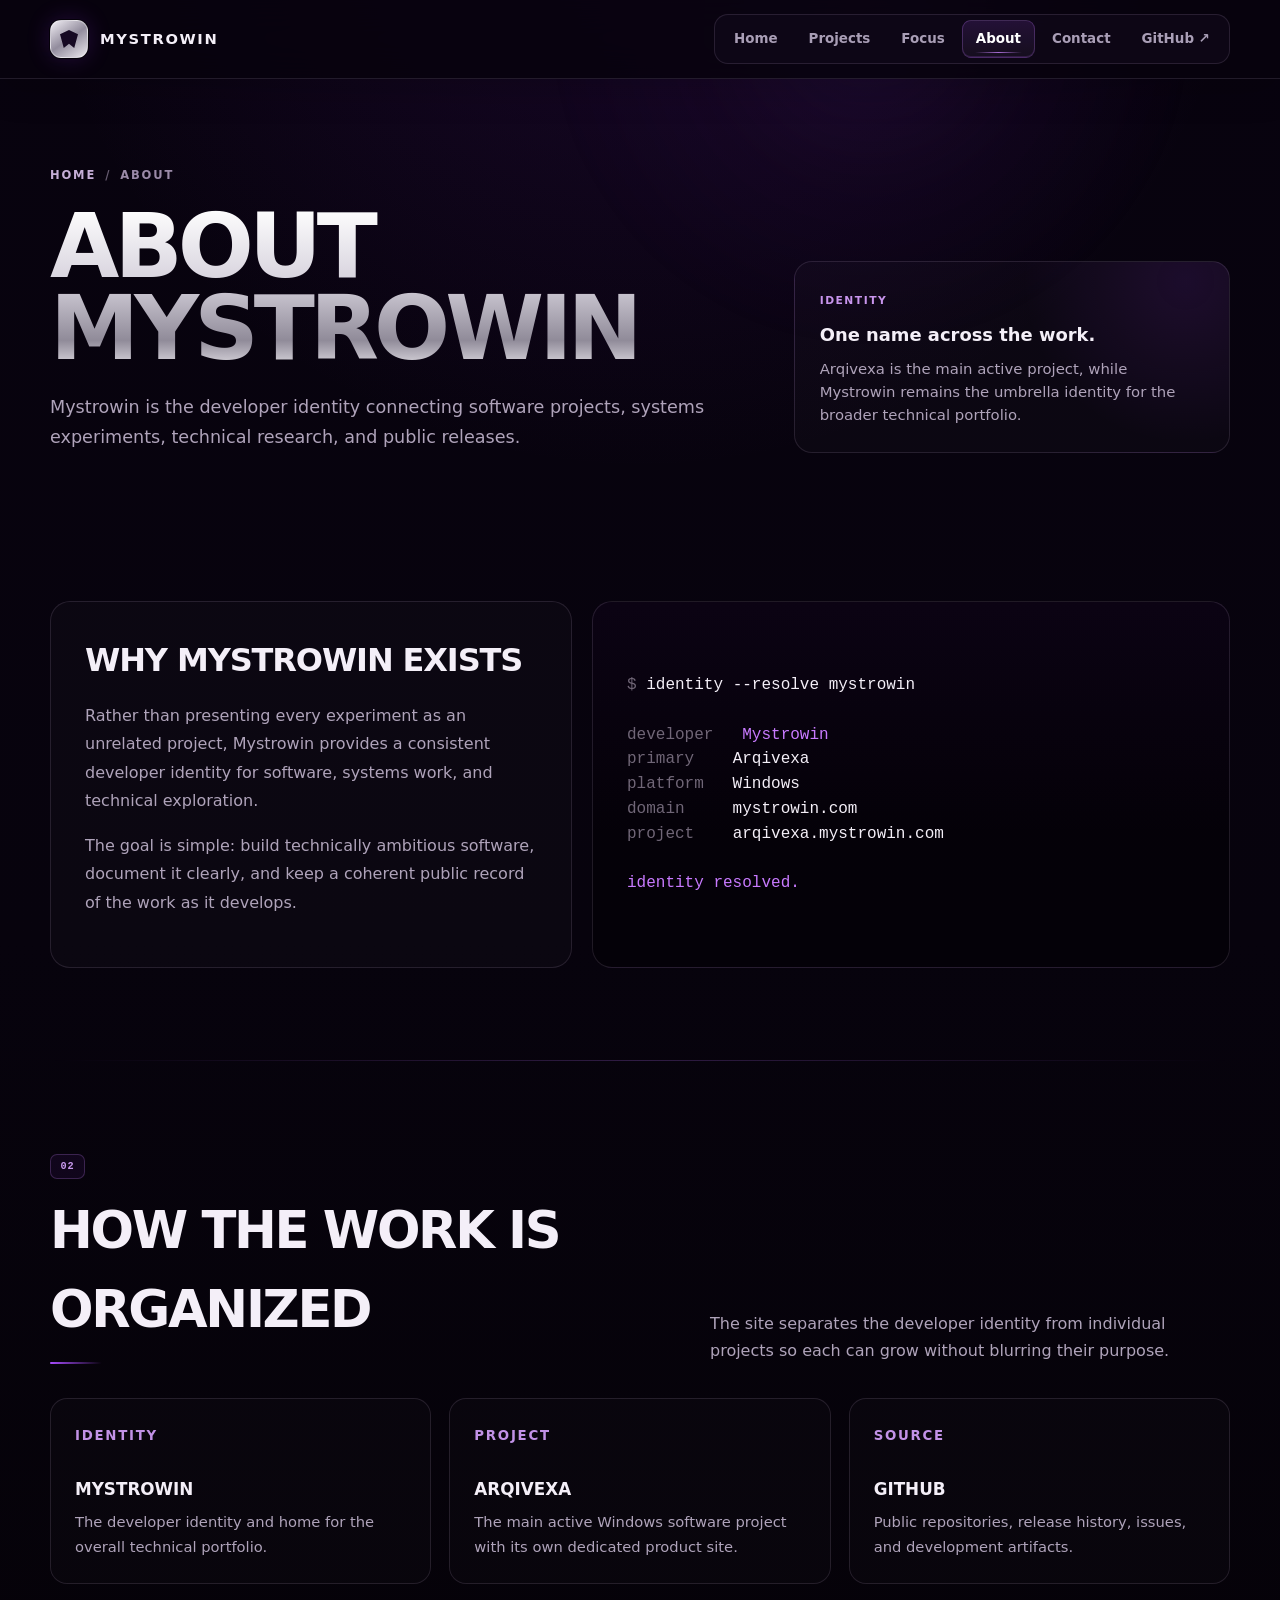
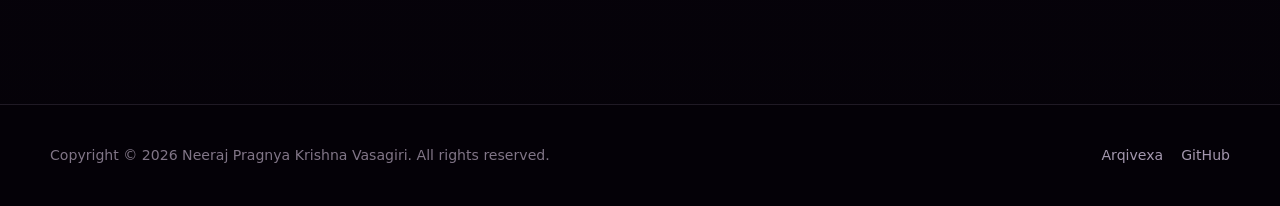
==== about.html @ 8ccfab9b "Add Cloudflare Web Analytics to about page" ====
<!doctype html>
<html lang="en">
<head>
  <meta charset="utf-8">
  <meta name="viewport" content="width=device-width, initial-scale=1">
  <meta name="theme-color" content="#090313">
  <title>About Mystrowin</title>
  <meta name="description" content="About Mystrowin, the developer identity behind Arqivexa and other software and systems projects.">
  <meta name="author" content="Mystrowin">
  <meta name="robots" content="index, follow, max-image-preview:large, max-snippet:-1">
  <link rel="canonical" href="https://mystrowin.com/about.html">
  <link rel="icon" href="mystrowin-logo.svg" type="image/svg+xml">
  <link rel="stylesheet" href="styles.css">
  <meta property="og:type" content="website">
  <meta property="og:site_name" content="Mystrowin">
  <meta property="og:title" content="About Mystrowin">
  <meta property="og:description" content="About Mystrowin, the developer identity behind Arqivexa and other software and systems projects.">
  <meta property="og:url" content="https://mystrowin.com/about.html">
  <meta property="og:image" content="https://mystrowin.com/mystrowin-logo.svg">
  <meta name="twitter:card" content="summary_large_image">
</head>
<body>
<header class="site-header">
  <div class="shell header-inner">
    <a class="brand" href="index.html" aria-label="Mystrowin home">
      <span class="brand-mark" aria-hidden="true"></span><span>Mystrowin</span>
    </a>
    <nav class="nav-shell" aria-label="Primary navigation">
      <ul><li><a href="index.html">Home</a></li><li><a href="projects.html">Projects</a></li><li><a href="focus.html">Focus</a></li><li><a href="about.html" aria-current="page">About</a></li><li><a href="contact.html">Contact</a></li><li><a rel="me" href="https://github.com/Mystrowin?utm_source=mystrowin.com&utm_medium=referral&utm_campaign=mystrowin_portfolio&utm_content=footer_github" referrerpolicy="strict-origin-when-cross-origin">GitHub ↗</a></li></ul>
    </nav>
  </div>
</header>

<main>
  <div class="page-hero">
    <div class="shell">
      <div class="crumb"><a href="index.html">Home</a><span>/</span>About</div>
      <div class="page-hero-grid">
        <div>
          <h1 class="page-title">About Mystrowin</h1>
          <p class="page-intro">Mystrowin is the developer identity connecting software projects, systems experiments, technical research, and public releases.</p>
        </div>
        <aside class="hero-aside">
          <span class="hero-aside-label">Identity</span>
          <strong>One name across the work.</strong>
          <p>Arqivexa is the main active project, while Mystrowin remains the umbrella identity for the broader technical portfolio.</p>
        </aside>
      </div>
    </div>
  </div>

  <section class="section">
    <div class="shell about-story">
      <article class="story-card">
        <h2>Why Mystrowin exists</h2>
        <p>
          Rather than presenting every experiment as an unrelated project, Mystrowin provides
          a consistent developer identity for software, systems work, and technical exploration.
        </p>
        <p>
          The goal is simple: build technically ambitious software, document it clearly,
          and keep a coherent public record of the work as it develops.
        </p>
      </article>

      <aside class="identity-card" aria-label="Mystrowin identity graph">
        <div><span class="dim">$</span> identity --resolve mystrowin</div><br>
        <div><span class="dim">developer</span>&nbsp;&nbsp; <span class="glow">Mystrowin</span></div>
        <div><span class="dim">primary</span>&nbsp;&nbsp;&nbsp; Arqivexa</div>
        <div><span class="dim">platform</span>&nbsp;&nbsp; Windows</div>
        <div><span class="dim">domain</span>&nbsp;&nbsp;&nbsp;&nbsp; mystrowin.com</div>
        <div><span class="dim">project</span>&nbsp;&nbsp;&nbsp; arqivexa.mystrowin.com</div><br>
        <div><span class="glow">identity resolved.</span></div>
      </aside>
    </div>
  </section>

  <section class="section">
    <div class="shell">
      <div class="section-heading">
        <div><span class="index-badge">02</span><h2>How the work is organized</h2></div>
        <p>The site separates the developer identity from individual projects so each can grow without blurring their purpose.</p>
      </div>
      <div class="timeline">
        <article class="timeline-item">
          <small>Identity</small>
          <h3>Mystrowin</h3>
          <p>The developer identity and home for the overall technical portfolio.</p>
        </article>
        <article class="timeline-item">
          <small>Project</small>
          <h3>Arqivexa</h3>
          <p>The main active Windows software project with its own dedicated product site.</p>
        </article>
        <article class="timeline-item">
          <small>Source</small>
          <h3>GitHub</h3>
          <p>Public repositories, release history, issues, and development artifacts.</p>
        </article>
      </div>
    </div>
  </section>
</main>

<footer>
  <div class="shell footer-inner">
    <span>Copyright © 2026 Neeraj Pragnya Krishna Vasagiri. All rights reserved.</span>
    <div class="footer-links">
      <a href="https://arqivexa.mystrowin.com/?utm_source=mystrowin.com&utm_medium=referral&utm_campaign=mystrowin_portfolio&utm_content=about_arqivexa_1" referrerpolicy="strict-origin-when-cross-origin">Arqivexa</a>
      <a rel="me" href="https://github.com/Mystrowin?utm_source=mystrowin.com&utm_medium=referral&utm_campaign=mystrowin_portfolio&utm_content=footer_github_2" referrerpolicy="strict-origin-when-cross-origin">GitHub</a>
    </div>
  </div>
</footer>
  <script src="animations.js" defer></script>
  <!-- Cloudflare Web Analytics --><script type='module' src='https://static.cloudflareinsights.com/beacon.min.js' data-cf-beacon='{"token": "8643089957db4d7aa582ad702f486113"}'></script><!-- End Cloudflare Web Analytics -->
</body>
</html>
---- styles.css ----
:root{--bg:#07030d;--bg2:#0c0515;--panel:#100719;--panel2:#14091f;--text:#f4eff8;--muted:#afa3ba;--muted2:#82758e;--line:rgba(224,207,241,.12);--line2:rgba(198,132,247,.26);--purple:#a84cff;--purple2:#d19cff;--silver:#e9e6ee;--max:1180px;--radius:20px}*{box-sizing:border-box}html{scroll-behavior:smooth}body{margin:0;min-height:100vh;color:var(--text);background:radial-gradient(circle at 50% -8%,rgba(117,31,183,.16),transparent 30%),linear-gradient(180deg,#08030f 0%,#07030d 52%,#050208 100%);font-family:Inter,ui-sans-serif,system-ui,-apple-system,BlinkMacSystemFont,"Segoe UI",sans-serif;line-height:1.55;-webkit-font-smoothing:antialiased}body::before{content:"";position:fixed;inset:0;z-index:-1;pointer-events:none;opacity:.12;background-image:linear-gradient(rgba(255,255,255,.025) 1px,transparent 1px),linear-gradient(90deg,rgba(255,255,255,.025) 1px,transparent 1px);background-size:34px 34px;mask-image:linear-gradient(to bottom,black,transparent 72%)}a{color:inherit;text-decoration:none}.shell{width:min(calc(100% - 36px),var(--max));margin:auto}.site-header{position:sticky;top:0;z-index:50;background:rgba(7,3,13,.86);backdrop-filter:blur(18px);border-bottom:1px solid var(--line);box-shadow:0 12px 35px rgba(0,0,0,.16)}.header-inner{min-height:78px;display:flex;align-items:center;justify-content:space-between;gap:28px}.brand{display:flex;align-items:center;gap:12px;font-size:.92rem;font-weight:900;letter-spacing:.11em;text-transform:uppercase}.brand-mark{width:38px;height:38px;border-radius:11px;position:relative;background:linear-gradient(145deg,#f2eff5,#928c9d 50%,#ebe8ee);border:1px solid rgba(255,255,255,.4);box-shadow:0 0 0 1px rgba(0,0,0,.7),0 0 24px rgba(160,62,255,.2)}.brand-mark::after{content:"";position:absolute;inset:9px;background:#160923;clip-path:polygon(50% 0,100% 24%,79% 100%,50% 77%,21% 100%,0 24%)}.nav-shell{padding:5px;border:1px solid var(--line);border-radius:14px;background:rgba(16,8,25,.76)}.nav-shell ul{display:flex;gap:3px;list-style:none;margin:0;padding:0}.nav-shell a{min-height:38px;padding:0 13px;border-radius:9px;border:1px solid transparent;display:flex;align-items:center;gap:8px;color:#a99eb6;font-size:.84rem;font-weight:750;transition:.18s ease}.nav-shell a:hover{color:#fff;background:rgba(255,255,255,.05);border-color:rgba(221,201,239,.13)}.nav-shell a[aria-current="page"]{color:#fff;background:linear-gradient(180deg,rgba(175,82,255,.14),rgba(255,255,255,.035));border-color:rgba(191,126,249,.25);box-shadow:inset 0 -1px 0 rgba(185,94,255,.18)}.page-hero{padding:88px 0 56px}.crumb{color:#9b8aa8;font-size:.72rem;font-weight:800;letter-spacing:.16em;text-transform:uppercase;margin-bottom:20px}.crumb a{color:#c5aed7}.crumb span{margin:0 9px;color:#665b70}.page-hero-grid{display:grid;grid-template-columns:minmax(0,1.1fr) minmax(300px,.7fr);gap:58px;align-items:end}.page-title{margin:0;font-size:clamp(3.5rem,7vw,6.2rem);line-height:.92;letter-spacing:-.055em;text-transform:uppercase;background:linear-gradient(180deg,#fff,#d9d5df 44%,#908b99 82%,#e5e2e8);-webkit-background-clip:text;background-clip:text;color:transparent}.page-intro{margin:22px 0 0;max-width:760px;color:var(--muted);font-size:1.1rem;line-height:1.75}.hero-aside{border:1px solid var(--line);border-radius:18px;padding:25px;background:radial-gradient(circle at 90% 10%,rgba(147,52,226,.12),transparent 38%),rgba(255,255,255,.02)}.hero-aside-label{color:#c895ed;font-size:.67rem;font-weight:900;letter-spacing:.14em;text-transform:uppercase}.hero-aside strong{display:block;margin-top:10px;font-size:1.12rem}.hero-aside p{margin:9px 0 0;color:var(--muted);font-size:.93rem}.home-hero{padding:104px 0 86px;display:grid;grid-template-columns:minmax(0,1.18fr) minmax(350px,.82fr);gap:68px;align-items:center}.eyebrow{display:flex;align-items:center;gap:10px;color:#cba4ec;font-size:.72rem;font-weight:900;letter-spacing:.2em;text-transform:uppercase;margin-bottom:24px}.eyebrow::before{content:"";width:34px;height:1px;background:linear-gradient(90deg,var(--purple),transparent)}.home-title{margin:0;white-space:nowrap;font-size:clamp(4.2rem,6.2vw,6.8rem);line-height:.9;letter-spacing:-.055em;text-transform:uppercase;background:linear-gradient(180deg,#fff,#d8d5de 34%,#8d8998 72%,#e7e4eb);-webkit-background-clip:text;background-clip:text;color:transparent}.home-lead{margin:26px 0 0;max-width:730px;color:var(--muted);font-size:1.15rem;line-height:1.72}.home-lead strong{color:#eeeaf2}.actions{display:flex;gap:12px;flex-wrap:wrap;margin-top:30px}.btn{min-height:48px;padding:0 19px;border-radius:10px;display:inline-flex;align-items:center;justify-content:center;border:1px solid var(--line);background:rgba(255,255,255,.025);color:#f1ecf5;font-size:.91rem;font-weight:820;transition:.18s ease}.btn:hover{transform:translateY(-2px);border-color:rgba(204,147,246,.32);background:rgba(162,69,234,.07)}.btn.primary{color:#0a0610;background:linear-gradient(180deg,#f5f2f8,#cbc5d2 55%,#aba4b4);border-color:rgba(255,255,255,.52);box-shadow:inset 0 1px 0 #fff,0 9px 24px rgba(0,0,0,.2)}.logo-card{width:min(100%,470px);aspect-ratio:1;border-radius:27px;overflow:hidden;border:1px solid rgba(218,194,239,.2);background:#10051c;box-shadow:0 32px 86px rgba(0,0,0,.44),0 0 52px rgba(118,34,186,.13)}.logo-card img{width:100%;height:100%;display:block;object-fit:cover}.fact-strip{display:grid;grid-template-columns:repeat(4,1fr);border:1px solid var(--line);border-radius:16px;overflow:hidden;background:rgba(255,255,255,.018);margin-bottom:18px}.fact{padding:18px 20px;border-right:1px solid var(--line)}.fact:last-child{border-right:0}.fact small{display:block;color:#85798f;font-size:.64rem;letter-spacing:.18em;text-transform:uppercase;font-weight:800}.fact strong{display:block;margin-top:5px;font-size:.93rem}.section{padding:92px 0;position:relative}.section + .section::before{content:"";position:absolute;top:0;left:50%;transform:translateX(-50%);width:min(calc(100% - 36px),var(--max));height:1px;background:linear-gradient(90deg,transparent,rgba(188,113,255,.23),transparent)}.section-heading{display:flex;justify-content:space-between;gap:40px;align-items:end;margin-bottom:34px}.section-heading h2{margin:0;font-size:clamp(2rem,4vw,3.7rem);letter-spacing:-.045em;text-transform:uppercase}.section-heading p{max-width:520px;color:var(--muted);margin:0;line-height:1.7}.index-badge{display:inline-flex;align-items:center;justify-content:center;min-width:35px;height:25px;margin-bottom:12px;border:1px solid rgba(195,130,247,.24);border-radius:7px;background:rgba(160,65,238,.07);color:#c799ed;font:800 .64rem/1 Consolas,monospace;letter-spacing:.08em}.destination-grid{display:grid;grid-template-columns:1.1fr .9fr .9fr;gap:18px}.destination{min-height:290px;padding:29px;border:1px solid var(--line);border-radius:18px;position:relative;overflow:hidden;background:radial-gradient(circle at 92% 5%,rgba(147,39,234,.12),transparent 38%),linear-gradient(180deg,rgba(255,255,255,.035),rgba(255,255,255,.013)),rgba(17,8,28,.72);transition:.2s ease}.destination:hover{transform:translateY(-3px);border-color:rgba(205,143,250,.25);box-shadow:0 26px 62px rgba(0,0,0,.2)}.destination .label{color:#c99bea;font-size:.67rem;font-weight:900;letter-spacing:.14em;text-transform:uppercase}.destination h3{margin:62px 0 0;font-size:1.75rem;letter-spacing:-.035em;text-transform:uppercase}.destination p{color:var(--muted);line-height:1.68}.destination a{display:inline-flex;margin-top:17px;color:#eee8f5;font-weight:820;font-size:.89rem}.project-spotlight{display:grid;grid-template-columns:minmax(0,1.2fr) minmax(300px,.8fr);gap:20px}.project-main,.project-side{border:1px solid var(--line);border-radius:20px;padding:34px;background:radial-gradient(circle at 92% 8%,rgba(145,46,226,.13),transparent 34%),rgba(255,255,255,.02)}.project-main{min-height:440px}.project-side{min-height:440px;display:flex;flex-direction:column}.project-tag{color:#cc9cef;font-size:.68rem;font-weight:900;letter-spacing:.15em;text-transform:uppercase}.project-main h2{margin:72px 0 0;font-size:clamp(2.5rem,5vw,4.5rem);letter-spacing:-.05em;text-transform:uppercase}.project-main p{max-width:720px;color:var(--muted);font-size:1.03rem;line-height:1.76}.project-meta{display:grid;grid-template-columns:repeat(2,1fr);gap:12px;margin-top:24px}.meta-box{padding:16px;border:1px solid var(--line);border-radius:12px;background:rgba(255,255,255,.018)}.meta-box small{display:block;color:#81758c;text-transform:uppercase;letter-spacing:.12em;font-size:.62rem;font-weight:800}.meta-box strong{display:block;margin-top:5px;font-size:.92rem}.project-side h3{margin:55px 0 0;font-size:1.5rem;text-transform:uppercase}.project-side ul{padding-left:18px;color:var(--muted);line-height:1.8}.project-side .btn{margin-top:auto;align-self:flex-start}.pillar-stack{display:grid;gap:18px}.pillar{display:grid;grid-template-columns:90px minmax(220px,.55fr) minmax(0,1fr);gap:28px;align-items:center;padding:30px;border:1px solid var(--line);border-radius:18px;background:rgba(255,255,255,.018)}.pillar-num{width:58px;height:58px;border-radius:15px;display:grid;place-items:center;border:1px solid rgba(198,132,247,.22);background:rgba(160,65,238,.07);color:#d19cff;font:900 .78rem Consolas,monospace}.pillar h2{margin:0;font-size:1.7rem;letter-spacing:-.03em;text-transform:uppercase}.pillar p{margin:0;color:var(--muted);line-height:1.72}.pillar-details{display:grid;grid-template-columns:repeat(3,1fr);gap:14px;margin-top:20px}.detail{padding:18px;border-top:1px solid var(--line);color:#b5a9bf;font-size:.9rem}.detail strong{display:block;color:#eeeaf2;margin-bottom:6px}.about-story{display:grid;grid-template-columns:minmax(0,.9fr) minmax(0,1.1fr);gap:20px}.story-card,.identity-card{min-height:360px;padding:34px;border:1px solid var(--line);border-radius:20px;background:rgba(255,255,255,.018)}.story-card h2{margin:0;font-size:2rem;text-transform:uppercase;letter-spacing:-.035em}.story-card p{color:var(--muted);line-height:1.78}.identity-card{font-family:"SFMono-Regular",Consolas,monospace;display:flex;flex-direction:column;justify-content:center;background:linear-gradient(180deg,rgba(142,38,221,.05),transparent 65%),rgba(5,2,9,.88)}.identity-card .dim{color:#706677}.identity-card .glow{color:#c87aff}.timeline{display:grid;grid-template-columns:repeat(3,1fr);gap:18px}.timeline-item{padding:24px;border:1px solid var(--line);border-radius:17px;background:rgba(255,255,255,.015)}.timeline-item small{color:#c292e7;font-weight:900;letter-spacing:.13em;text-transform:uppercase}.timeline-item h3{margin:28px 0 8px;font-size:1.05rem;text-transform:uppercase}.timeline-item p{margin:0;color:var(--muted);font-size:.92rem;line-height:1.65}.link-grid{display:grid;grid-template-columns:repeat(2,1fr);gap:18px}.link-card{min-height:260px;padding:30px;border:1px solid var(--line);border-radius:18px;background:linear-gradient(180deg,rgba(255,255,255,.028),rgba(255,255,255,.012)),rgba(14,7,23,.66)}.link-icon{width:42px;height:42px;border-radius:11px;display:grid;place-items:center;border:1px solid rgba(198,136,245,.22);background:rgba(160,65,238,.07);color:#d09af4;font:900 .76rem Consolas,monospace}.link-card h2{margin:48px 0 8px;font-size:1.6rem;text-transform:uppercase}.link-card p{color:var(--muted);line-height:1.7}.link-card a{display:inline-flex;margin-top:14px;font-weight:820;color:#f0e9f6}footer{border-top:1px solid var(--line);margin-top:28px;background:rgba(4,2,7,.35)}.footer-inner{min-height:102px;display:flex;justify-content:space-between;align-items:center;gap:20px;color:#817587;font-size:.88rem}.footer-links{display:flex;gap:18px}.footer-links a{color:#a497ae}.footer-links a:hover{color:#fff}@media(max-width:980px){.home-hero,.page-hero-grid,.project-spotlight,.about-story{grid-template-columns:1fr}.logo-card{margin:auto}.destination-grid{grid-template-columns:1fr 1fr}.destination:first-child{grid-column:1/-1}.pillar{grid-template-columns:70px 1fr}.pillar p{grid-column:2}}@media(max-width:760px){.header-inner{min-height:72px}.brand span:last-child{display:none}.nav-shell{max-width:72vw;overflow-x:auto;scrollbar-width:none}.nav-shell::-webkit-scrollbar{display:none}.nav-shell ul{width:max-content}.home-hero{padding:70px 0 64px}.home-title{white-space:normal;font-size:clamp(3.6rem,18vw,5.5rem)}.fact-strip{grid-template-columns:1fr 1fr}.fact:nth-child(2){border-right:0}.fact:nth-child(-n+2){border-bottom:1px solid var(--line)}.section{padding:72px 0}.section-heading{display:block}.section-heading p{margin-top:16px}.destination-grid,.timeline,.link-grid,.pillar-details{grid-template-columns:1fr}.destination:first-child{grid-column:auto}.pillar{grid-template-columns:1fr;gap:16px}.pillar p{grid-column:auto}.footer-inner{padding:27px 0;align-items:flex-start;flex-direction:column}}@media(prefers-reduced-motion:reduce){html{scroll-behavior:auto}*{transition:none!important}}@view-transition{navigation:auto}.site-header{view-transition-name:site-header}.page-title,.home-title{view-transition-name:page-heading}::view-transition-old(root){animation:page-out 180ms ease both}::view-transition-new(root){animation:page-in 320ms cubic-bezier(.2,.8,.2,1) both}@keyframes page-out{to{opacity:0;transform:translateY(-5px)}}@keyframes page-in{from{opacity:0;transform:translateY(8px)}to{opacity:1;transform:none}}body::after{content:"";position:fixed;z-index:-2;pointer-events:none;width:52vw;height:52vw;min-width:560px;min-height:560px;top:-24vw;left:42%;border-radius:50%;background:radial-gradient(circle,rgba(166,76,255,.085) 0%,rgba(113,34,176,.04) 36%,transparent 69%);filter:blur(12px);animation:ambient-drift 18s ease-in-out infinite alternate}@keyframes ambient-drift{0%{transform:translate3d(-7%,-1%,0) scale(.96)}100%{transform:translate3d(8%,5%,0) scale(1.06)}}.site-header{animation:header-arrive 460ms cubic-bezier(.2,.8,.2,1) both}@keyframes header-arrive{from{opacity:0;transform:translateY(-12px)}to{opacity:1;transform:none}}.nav-shell a{position:relative;overflow:hidden}.nav-shell a::after{content:"";position:absolute;left:12px;right:12px;bottom:4px;height:1px;border-radius:999px;background:linear-gradient(90deg,transparent,#c983ff,transparent);transform:scaleX(0);transform-origin:center;opacity:.8;transition:transform .2s ease}.nav-shell a:hover::after,.nav-shell a[aria-current="page"]::after{transform:scaleX(1)}.nav-shell a:hover{transform:translateY(-1px)}.brand-mark{animation:brand-breathe 5.5s ease-in-out infinite}@keyframes brand-breathe{0%,100%{box-shadow:0 0 0 1px rgba(0,0,0,.7),0 0 20px rgba(160,62,255,.14)}50%{box-shadow:0 0 0 1px rgba(0,0,0,.7),0 0 31px rgba(176,78,255,.29)}}.eyebrow{animation:hero-up 520ms 70ms cubic-bezier(.2,.8,.2,1) both}.home-title,.page-title{animation:hero-up 620ms 120ms cubic-bezier(.2,.8,.2,1) both}.home-lead,.page-intro{animation:hero-up 600ms 190ms cubic-bezier(.2,.8,.2,1) both}.actions,.hero-aside{animation:hero-up 580ms 260ms cubic-bezier(.2,.8,.2,1) both}@keyframes hero-up{from{opacity:0;transform:translateY(18px);filter:blur(3px)}to{opacity:1;transform:none;filter:blur(0)}}.logo-card{animation:logo-arrive 700ms 150ms cubic-bezier(.2,.8,.2,1) both,logo-float 6.5s 900ms ease-in-out infinite;transition:border-color .25s ease,box-shadow .25s ease}.logo-card img{transition:transform .5s cubic-bezier(.2,.8,.2,1),filter .35s ease}.logo-card:hover{border-color:rgba(211,154,255,.34);box-shadow:0 38px 96px rgba(0,0,0,.5),0 0 62px rgba(143,50,220,.2)}.logo-card:hover img{transform:scale(1.018);filter:saturate(1.06) contrast(1.02)}@keyframes logo-arrive{from{opacity:0;transform:translateY(20px) scale(.975)}to{opacity:1;transform:none}}@keyframes logo-float{0%,100%{transform:translateY(0)}50%{transform:translateY(-7px)}}.btn{position:relative;overflow:hidden}.btn::before{content:"";position:absolute;inset:-1px;background:linear-gradient( 110deg,transparent 20%,rgba(255,255,255,.13) 42%,transparent 64% );transform:translateX(-125%);transition:transform .55s cubic-bezier(.2,.8,.2,1);pointer-events:none}.btn:hover::before{transform:translateX(125%)}.btn:active{transform:translateY(0) scale(.985)}.destination,.project-main,.project-side,.pillar,.story-card,.identity-card,.timeline-item,.link-card,.hero-aside,.fact-strip{transition:transform .24s cubic-bezier(.2,.8,.2,1),border-color .24s ease,box-shadow .24s ease,background-color .24s ease}.destination:hover,.project-main:hover,.project-side:hover,.story-card:hover,.timeline-item:hover,.link-card:hover{transform:translateY(-4px);border-color:rgba(205,143,250,.25);box-shadow:0 24px 58px rgba(0,0,0,.22),0 0 34px rgba(144,49,222,.055)}.pillar:hover{transform:translateX(4px);border-color:rgba(205,143,250,.23)}.link-card a,.destination a{position:relative}.link-card a::after,.destination a::after{content:"";position:absolute;left:0;bottom:-4px;width:100%;height:1px;background:#bd74ed;transform:scaleX(0);transform-origin:left;transition:transform .2s ease}.link-card a:hover::after,.destination a:hover::after{transform:scaleX(1)}.fact-strip{animation:fact-arrive 600ms 340ms cubic-bezier(.2,.8,.2,1) both}@keyframes fact-arrive{from{opacity:0;transform:translateY(10px)}to{opacity:1;transform:none}}.motion-ready .motion-reveal{opacity:0;transform:translateY(24px);filter:blur(2px)}.motion-ready .motion-reveal.is-visible{opacity:1;transform:none;filter:none;transition:opacity .58s cubic-bezier(.2,.8,.2,1) var(--reveal-delay,0ms),transform .58s cubic-bezier(.2,.8,.2,1) var(--reveal-delay,0ms),filter .58s ease var(--reveal-delay,0ms)}.section-heading h2{position:relative;width:fit-content}.section-heading h2::after{content:"";display:block;width:52px;height:2px;margin-top:13px;border-radius:999px;background:linear-gradient(90deg,#a84cff,transparent);transform-origin:left}.motion-ready .section-heading.motion-reveal.is-visible h2::after{animation:line-grow .7s .16s cubic-bezier(.2,.8,.2,1) both}@keyframes line-grow{from{transform:scaleX(0);opacity:0}to{transform:scaleX(1);opacity:1}}.pillar-num,.link-icon,.index-badge{transition:box-shadow .32s ease,border-color .32s ease,color .32s ease}.motion-reveal.is-visible .pillar-num,.motion-reveal.is-visible .link-icon{border-color:rgba(211,156,255,.4);color:#ddaaff;box-shadow:0 0 26px rgba(167,71,237,.12)}@media (max-width:760px){.logo-card{animation:logo-arrive 560ms 100ms cubic-bezier(.2,.8,.2,1) both,logo-float-mobile 7s 700ms ease-in-out infinite}@keyframes logo-float-mobile{0%,100%{transform:translateY(0)}50%{transform:translateY(-4px)}}.motion-ready .motion-reveal{transform:translateY(15px)}}@media (prefers-reduced-motion:reduce){html{scroll-behavior:auto}body::after,.site-header,.brand-mark,.eyebrow,.home-title,.page-title,.home-lead,.page-intro,.actions,.hero-aside,.logo-card,.fact-strip{animation:none !important}.motion-ready .motion-reveal,.motion-ready .motion-reveal.is-visible{opacity:1 !important;transform:none !important;filter:none !important;transition:none !important}.destination,.project-main,.project-side,.pillar,.story-card,.identity-card,.timeline-item,.link-card,.btn,.nav-shell a,.brand-mark,.logo-card,.logo-card img{transition:none !important;transform:none !important}.btn::before,.nav-shell a::after,.link-card a::after,.destination a::after{display:none !important}::view-transition-old(root),::view-transition-new(root){animation:none !important}}.destination::before,.project-main::before,.project-side::before,.link-card::before{content:"";position:absolute;inset:0;pointer-events:none;border-radius:inherit;background:radial-gradient( 260px circle at var(--mx,50%) var(--my,50%),rgba(190,109,255,.075),transparent 62% );opacity:0;transition:opacity .22s ease}.destination:hover::before,.project-main:hover::before,.project-side:hover,.link-card:hover::before{opacity:1}.project-main,.project-side,.link-card{position:relative;overflow:hidden}.project-main>*,.project-side>*,.link-card>*,.destination>*{position:relative;z-index:1}@media (hover:none),(prefers-reduced-motion:reduce){.destination::before,.project-main::before,.project-side::before,.link-card::before{display:none}}
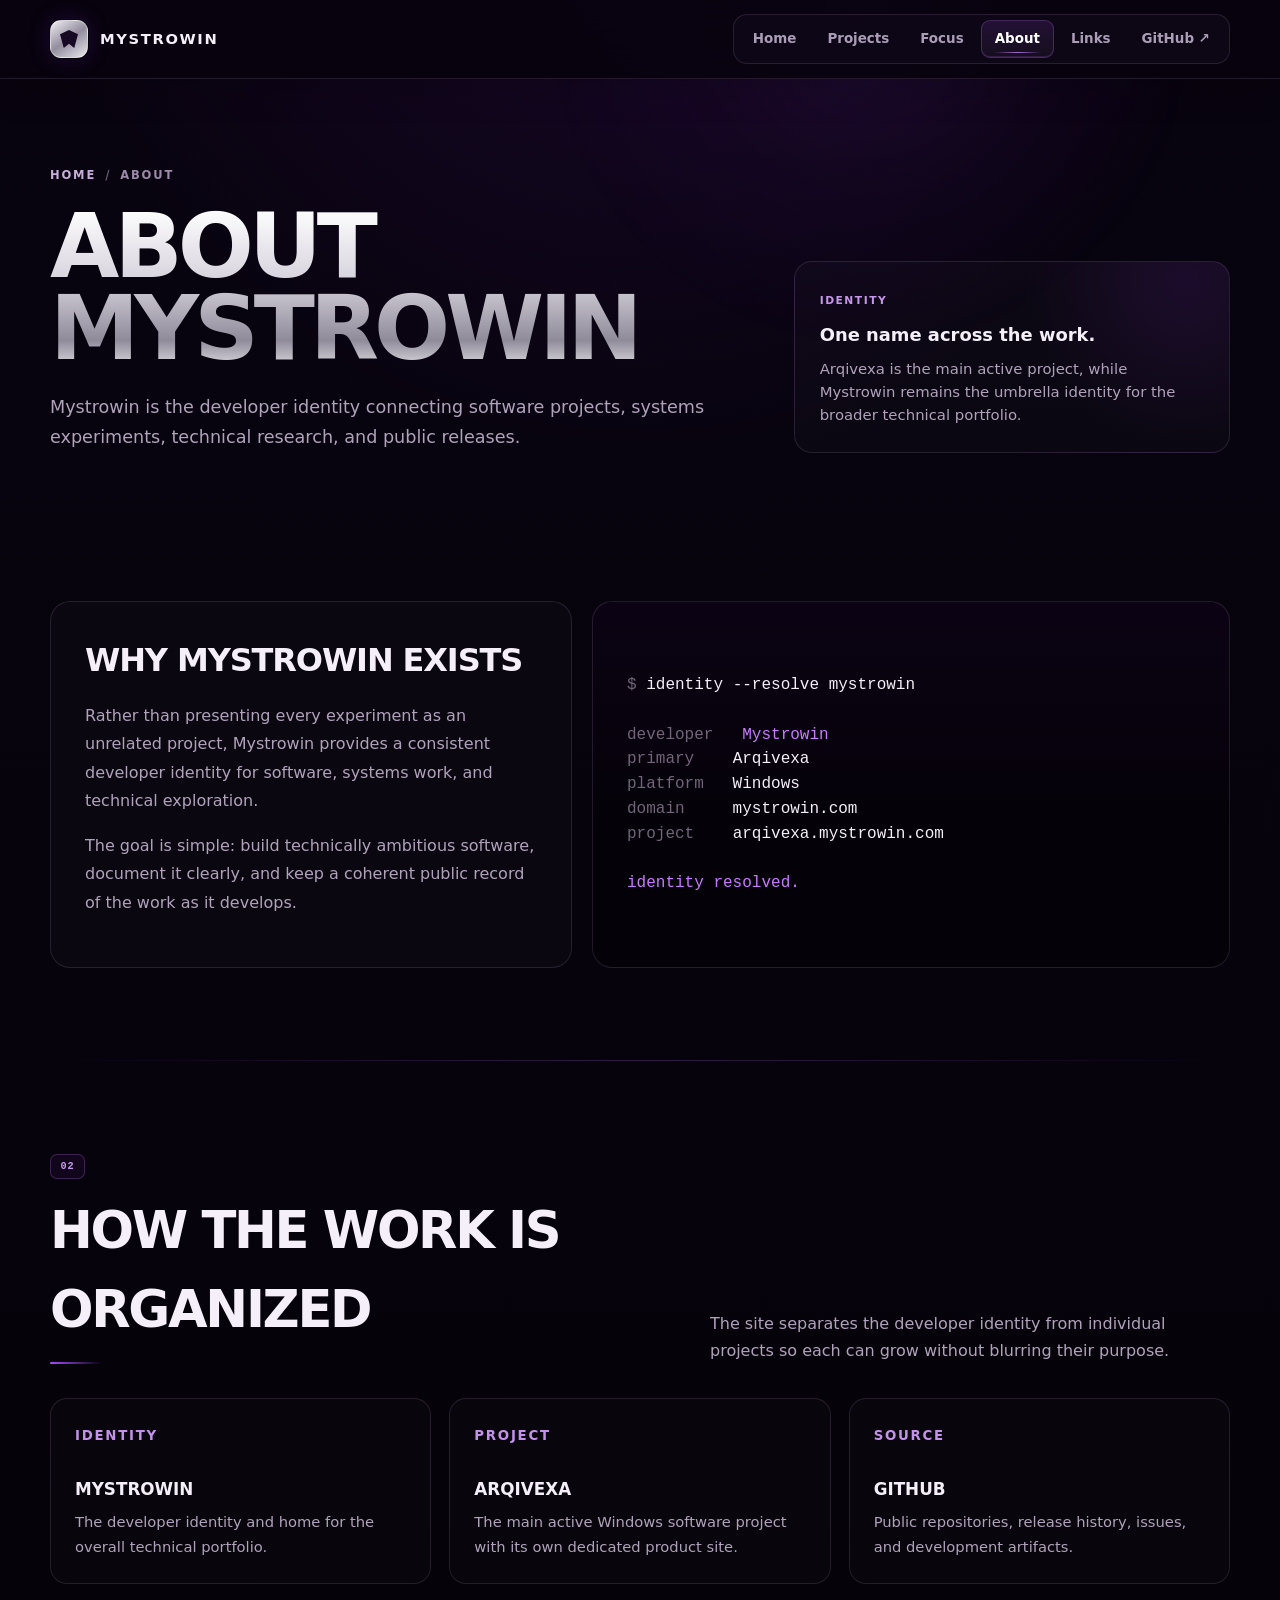
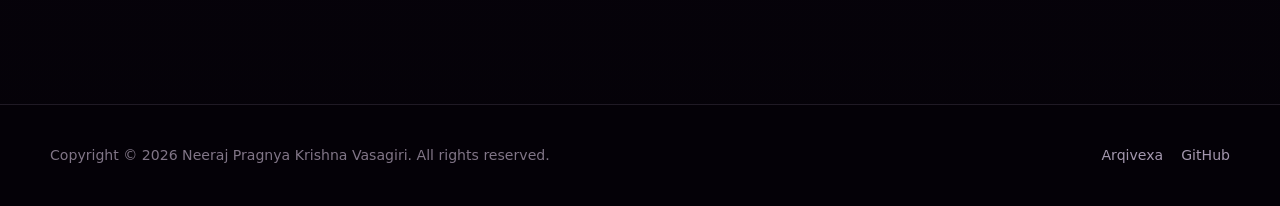
==== commit 8ca61464: "Improve Mystrowin product discovery and site metadata" ====
--- a/about.html
+++ b/about.html
@@ -18,6 +18,15 @@
   <meta property="og:url" content="https://mystrowin.com/about.html">
   <meta property="og:image" content="https://mystrowin.com/mystrowin-logo.svg">
   <meta name="twitter:card" content="summary_large_image">
+
+  <!-- Google tag (gtag.js) -->
+  <script async src="https://www.googletagmanager.com/gtag/js?id=G-YJBJCQDLHE"></script>
+  <script>
+    window.dataLayer = window.dataLayer || [];
+    function gtag(){dataLayer.push(arguments);}
+    gtag('js', new Date());
+    gtag('config', 'G-YJBJCQDLHE');
+  </script>
 </head>
 <body>
 <header class="site-header">
@@ -26,7 +35,7 @@
       <span class="brand-mark" aria-hidden="true"></span><span>Mystrowin</span>
     </a>
     <nav class="nav-shell" aria-label="Primary navigation">
-      <ul><li><a href="index.html">Home</a></li><li><a href="projects.html">Projects</a></li><li><a href="focus.html">Focus</a></li><li><a href="about.html" aria-current="page">About</a></li><li><a href="contact.html">Contact</a></li><li><a rel="me" href="https://github.com/Mystrowin?utm_source=mystrowin.com&utm_medium=referral&utm_campaign=mystrowin_portfolio&utm_content=footer_github" referrerpolicy="strict-origin-when-cross-origin">GitHub ↗</a></li></ul>
+      <ul><li><a href="index.html">Home</a></li><li><a href="projects.html">Projects</a></li><li><a href="focus.html">Focus</a></li><li><a href="about.html" aria-current="page">About</a></li><li><a href="contact.html">Links</a></li><li><a rel="me" href="https://github.com/Mystrowin?utm_source=mystrowin.com&utm_medium=referral&utm_campaign=mystrowin_portfolio&utm_content=footer_github" referrerpolicy="strict-origin-when-cross-origin">GitHub ↗</a></li></ul>
     </nav>
   </div>
 </header>
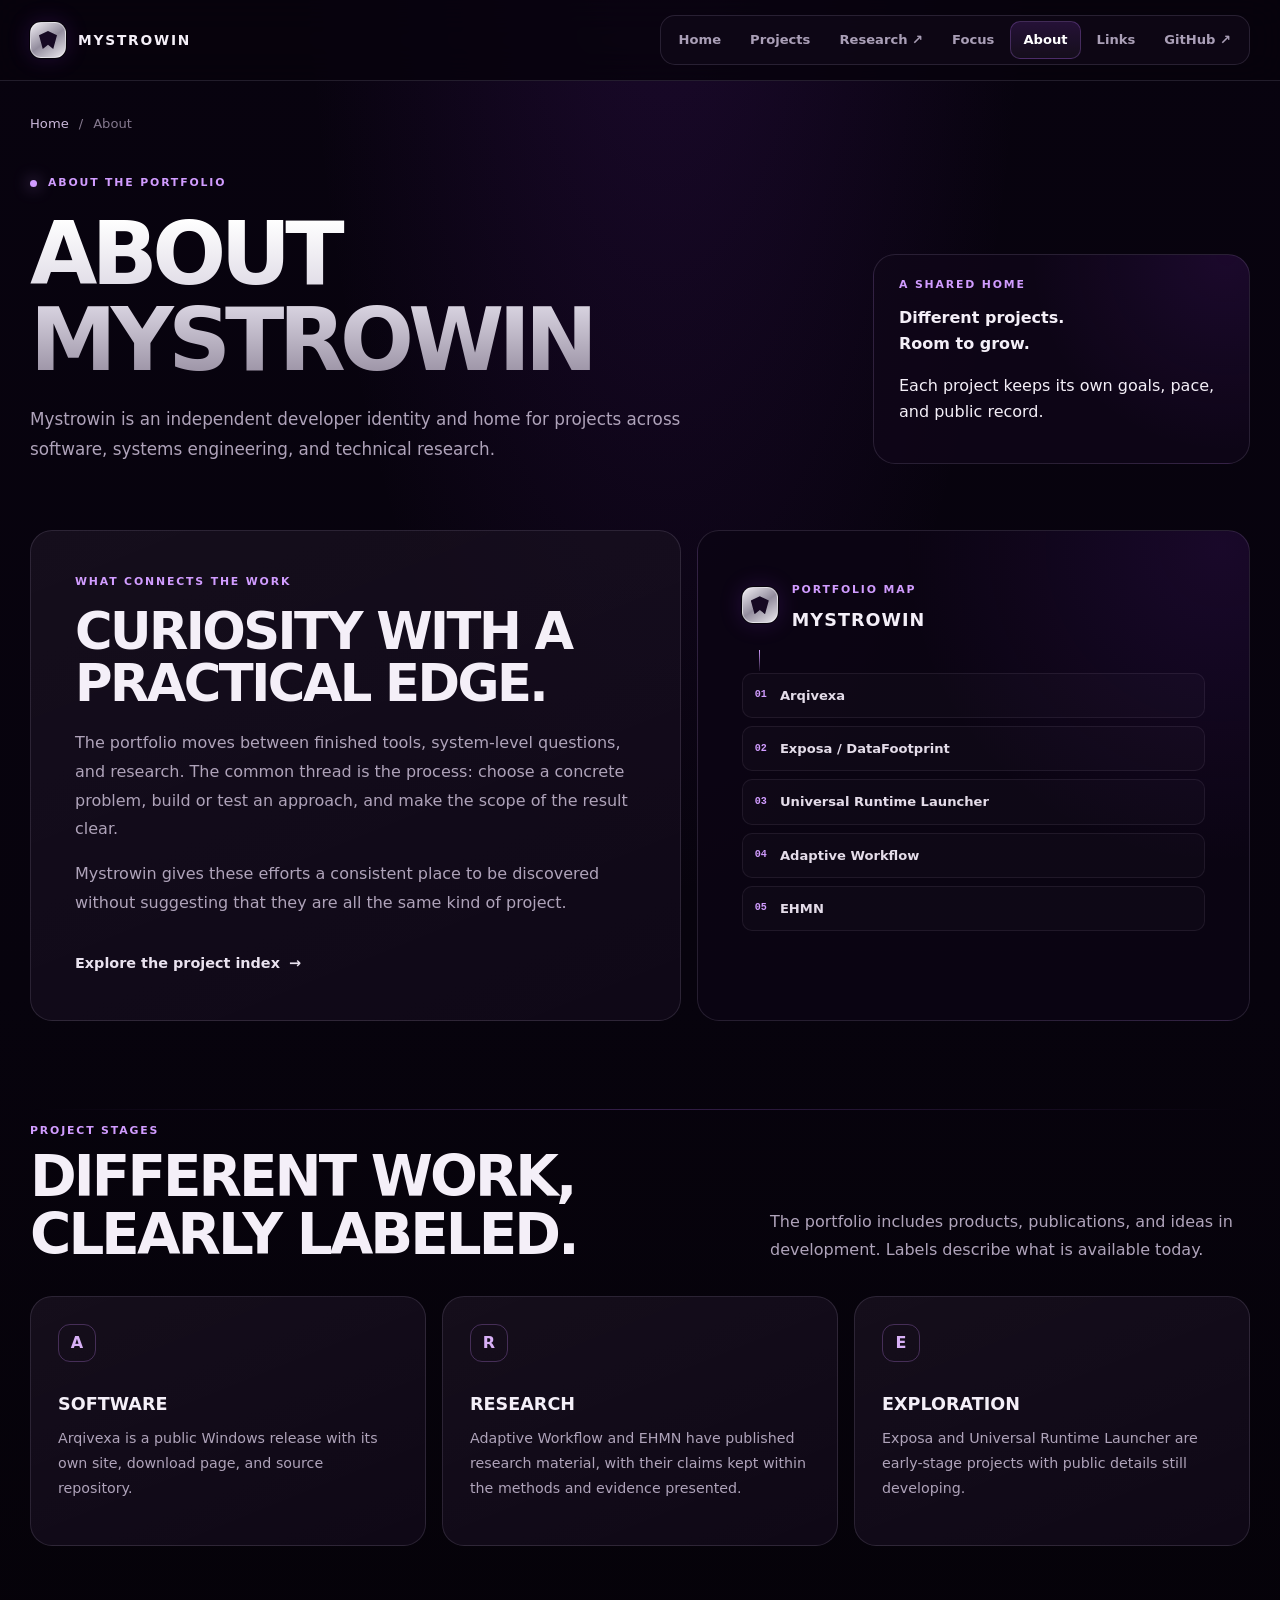
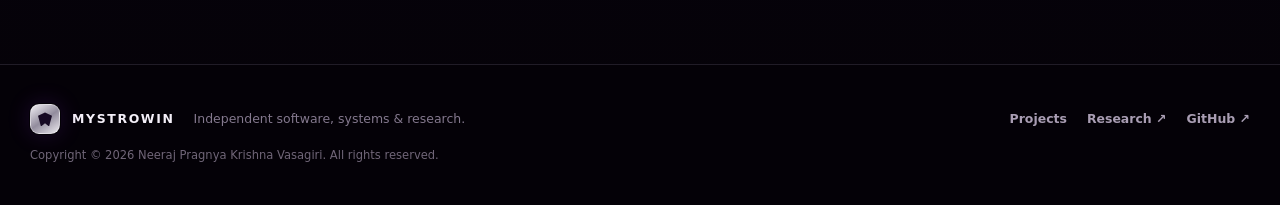
==== commit eb486941: "Redesign Mystrowin portfolio around all projects" ====
--- a/about.html
+++ b/about.html
@@ -5,7 +5,7 @@
   <meta name="viewport" content="width=device-width, initial-scale=1">
   <meta name="theme-color" content="#090313">
   <title>About Mystrowin</title>
-  <meta name="description" content="About Mystrowin, the developer identity behind Arqivexa and other software and systems projects.">
+  <meta name="description" content="Mystrowin is an independent project portfolio spanning software, systems explorations, and technical research.">
   <meta name="author" content="Mystrowin">
   <meta name="robots" content="index, follow, max-image-preview:large, max-snippet:-1">
   <link rel="canonical" href="https://mystrowin.com/about.html">
@@ -14,11 +14,10 @@
   <meta property="og:type" content="website">
   <meta property="og:site_name" content="Mystrowin">
   <meta property="og:title" content="About Mystrowin">
-  <meta property="og:description" content="About Mystrowin, the developer identity behind Arqivexa and other software and systems projects.">
+  <meta property="og:description" content="Mystrowin is an independent project portfolio spanning software, systems explorations, and technical research.">
   <meta property="og:url" content="https://mystrowin.com/about.html">
   <meta property="og:image" content="https://mystrowin.com/mystrowin-logo.svg">
   <meta name="twitter:card" content="summary_large_image">
-
   <!-- Google tag (gtag.js) -->
   <script async src="https://www.googletagmanager.com/gtag/js?id=G-YJBJCQDLHE"></script>
   <script>
@@ -29,98 +28,64 @@
   </script>
 </head>
 <body>
+<a class="skip-link" href="#main">Skip to content</a>
 <header class="site-header">
   <div class="shell header-inner">
     <a class="brand" href="index.html" aria-label="Mystrowin home">
       <span class="brand-mark" aria-hidden="true"></span><span>Mystrowin</span>
     </a>
     <nav class="nav-shell" aria-label="Primary navigation">
-      <ul><li><a href="index.html">Home</a></li><li><a href="projects.html">Projects</a></li><li><a href="focus.html">Focus</a></li><li><a href="about.html" aria-current="page">About</a></li><li><a href="contact.html">Links</a></li><li><a rel="me" href="https://github.com/Mystrowin?utm_source=mystrowin.com&utm_medium=referral&utm_campaign=mystrowin_portfolio&utm_content=footer_github" referrerpolicy="strict-origin-when-cross-origin">GitHub ↗</a></li></ul>
+      <ul><li><a href="index.html">Home</a></li><li><a href="projects.html">Projects</a></li><li><a href="https://research.mystrowin.com/?utm_source=mystrowin.com&utm_medium=referral&utm_campaign=mystrowin_portfolio&utm_content=nav_research" rel="noopener noreferrer">Research ↗</a></li><li><a href="focus.html">Focus</a></li><li><a href="about.html" aria-current="page">About</a></li><li><a href="contact.html">Links</a></li>
+      <li><a rel="me" href="https://github.com/Mystrowin?utm_source=mystrowin.com&utm_medium=referral&utm_campaign=mystrowin_portfolio&utm_content=nav_github" referrerpolicy="strict-origin-when-cross-origin">GitHub ↗</a></li></ul>
     </nav>
   </div>
 </header>
-
-<main>
-  <div class="page-hero">
-    <div class="shell">
-      <div class="crumb"><a href="index.html">Home</a><span>/</span>About</div>
-      <div class="page-hero-grid">
-        <div>
-          <h1 class="page-title">About Mystrowin</h1>
-          <p class="page-intro">Mystrowin is the developer identity connecting software projects, systems experiments, technical research, and public releases.</p>
-        </div>
-        <aside class="hero-aside">
-          <span class="hero-aside-label">Identity</span>
-          <strong>One name across the work.</strong>
-          <p>Arqivexa is the main active project, while Mystrowin remains the umbrella identity for the broader technical portfolio.</p>
-        </aside>
-      </div>
+<main id="main">
+  <section class="page-intro shell">
+    <div class="breadcrumb"><a href="index.html">Home</a><span aria-hidden="true">/</span>About</div>
+    <div class="page-title-row">
+      <div><p class="eyebrow"><span class="eyebrow-dot"></span> About the portfolio</p><h1 class="page-title">About Mystrowin</h1><p class="page-lead">Mystrowin is an independent developer identity and home for projects across software, systems engineering, and technical research.</p></div>
+      <aside class="title-aside about-aside"><span class="panel-kicker">A shared home</span><strong>Different projects.<br>Room to grow.</strong><p>Each project keeps its own goals, pace, and public record.</p></aside>
     </div>
-  </div>
-
-  <section class="section">
-    <div class="shell about-story">
-      <article class="story-card">
-        <h2>Why Mystrowin exists</h2>
-        <p>
-          Rather than presenting every experiment as an unrelated project, Mystrowin provides
-          a consistent developer identity for software, systems work, and technical exploration.
-        </p>
-        <p>
-          The goal is simple: build technically ambitious software, document it clearly,
-          and keep a coherent public record of the work as it develops.
-        </p>
+  </section>
+  <section class="section about-section">
+    <div class="shell about-grid">
+      <article class="about-panel about-story">
+        <p class="section-kicker">What connects the work</p><h2>Curiosity with a practical edge.</h2>
+        <p>The portfolio moves between finished tools, system-level questions, and research. The common thread is the process: choose a concrete problem, build or test an approach, and make the scope of the result clear.</p>
+        <p>Mystrowin gives these efforts a consistent place to be discovered without suggesting that they are all the same kind of project.</p>
+        <a class="text-link" href="projects.html">Explore the project index <span aria-hidden="true">→</span></a>
       </article>
-
-      <aside class="identity-card" aria-label="Mystrowin identity graph">
-        <div><span class="dim">$</span> identity --resolve mystrowin</div><br>
-        <div><span class="dim">developer</span>&nbsp;&nbsp; <span class="glow">Mystrowin</span></div>
-        <div><span class="dim">primary</span>&nbsp;&nbsp;&nbsp; Arqivexa</div>
-        <div><span class="dim">platform</span>&nbsp;&nbsp; Windows</div>
-        <div><span class="dim">domain</span>&nbsp;&nbsp;&nbsp;&nbsp; mystrowin.com</div>
-        <div><span class="dim">project</span>&nbsp;&nbsp;&nbsp; arqivexa.mystrowin.com</div><br>
-        <div><span class="glow">identity resolved.</span></div>
+      <aside class="about-panel identity-graph" aria-label="Mystrowin portfolio map">
+        <div class="graph-top"><span class="brand-mark" aria-hidden="true"></span><div><span class="panel-kicker">Portfolio map</span><strong>Mystrowin</strong></div></div>
+        <div class="graph-line"></div>
+        <div class="graph-items"><a href="projects.html#arqivexa"><span>01</span>Arqivexa</a><a href="projects.html#exposa"><span>02</span>Exposa / DataFootprint</a><a href="projects.html#universal-runtime-launcher"><span>03</span>Universal Runtime Launcher</a><a href="projects.html#adaptive-workflow"><span>04</span>Adaptive Workflow</a><a href="projects.html#ehmn"><span>05</span>EHMN</a></div>
       </aside>
     </div>
   </section>
-
-  <section class="section">
+  <section class="section project-stages" aria-labelledby="stages-title">
     <div class="shell">
-      <div class="section-heading">
-        <div><span class="index-badge">02</span><h2>How the work is organized</h2></div>
-        <p>The site separates the developer identity from individual projects so each can grow without blurring their purpose.</p>
-      </div>
-      <div class="timeline">
-        <article class="timeline-item">
-          <small>Identity</small>
-          <h3>Mystrowin</h3>
-          <p>The developer identity and home for the overall technical portfolio.</p>
-        </article>
-        <article class="timeline-item">
-          <small>Project</small>
-          <h3>Arqivexa</h3>
-          <p>The main active Windows software project with its own dedicated product site.</p>
-        </article>
-        <article class="timeline-item">
-          <small>Source</small>
-          <h3>GitHub</h3>
-          <p>Public repositories, release history, issues, and development artifacts.</p>
-        </article>
+      <div class="section-heading"><div><p class="section-kicker">Project stages</p><h2 id="stages-title">Different work, clearly labeled.</h2></div><p>The portfolio includes products, publications, and ideas in development. Labels describe what is available today.</p></div>
+      <div class="stage-grid">
+        <article class="stage-card"><span class="stage-symbol">A</span><h3>Software</h3><p>Arqivexa is a public Windows release with its own site, download page, and source repository.</p></article>
+        <article class="stage-card"><span class="stage-symbol">R</span><h3>Research</h3><p>Adaptive Workflow and EHMN have published research material, with their claims kept within the methods and evidence presented.</p></article>
+        <article class="stage-card"><span class="stage-symbol">E</span><h3>Exploration</h3><p>Exposa and Universal Runtime Launcher are early-stage projects with public details still developing.</p></article>
       </div>
     </div>
   </section>
 </main>
-
-<footer>
+<footer class="site-footer">
   <div class="shell footer-inner">
-    <span>Copyright © 2026 Neeraj Pragnya Krishna Vasagiri. All rights reserved.</span>
-    <div class="footer-links">
-      <a href="https://arqivexa.mystrowin.com/?utm_source=mystrowin.com&utm_medium=referral&utm_campaign=mystrowin_portfolio&utm_content=about_arqivexa_1" referrerpolicy="strict-origin-when-cross-origin">Arqivexa</a>
-      <a rel="me" href="https://github.com/Mystrowin?utm_source=mystrowin.com&utm_medium=referral&utm_campaign=mystrowin_portfolio&utm_content=footer_github_2" referrerpolicy="strict-origin-when-cross-origin">GitHub</a>
-    </div>
+    <div class="footer-signoff"><a class="brand footer-brand" href="index.html"><span class="brand-mark" aria-hidden="true"></span><span>Mystrowin</span></a><span>Independent software, systems &amp; research.</span></div>
+    <nav class="footer-links" aria-label="Footer navigation">
+      <a href="projects.html">Projects</a>
+      <a href="https://research.mystrowin.com/?utm_source=mystrowin.com&utm_medium=referral&utm_campaign=mystrowin_portfolio&utm_content=footer_research">Research ↗</a>
+      <a rel="me" href="https://github.com/Mystrowin?utm_source=mystrowin.com&utm_medium=referral&utm_campaign=mystrowin_portfolio&utm_content=footer_github" referrerpolicy="strict-origin-when-cross-origin">GitHub ↗</a>
+    </nav>
+    <span class="copyright">Copyright © 2026 Neeraj Pragnya Krishna Vasagiri. All rights reserved.</span>
   </div>
 </footer>
-  <script src="animations.js" defer></script>
-  <!-- Cloudflare Web Analytics --><script type='module' src='https://static.cloudflareinsights.com/beacon.min.js' data-cf-beacon='{"token": "8643089957db4d7aa582ad702f486113"}'></script><!-- End Cloudflare Web Analytics -->
+<script src="animations.js" defer></script>
+<!-- Cloudflare Web Analytics --><script type="module" src="https://static.cloudflareinsights.com/beacon.min.js" data-cf-beacon='{"token": "8643089957db4d7aa582ad702f486113"}'></script><!-- End Cloudflare Web Analytics -->
 </body>
-</html>
+</html>
--- a/styles.css
+++ b/styles.css
@@ -1 +1,336 @@
-:root{--bg:#07030d;--bg2:#0c0515;--panel:#100719;--panel2:#14091f;--text:#f4eff8;--muted:#afa3ba;--muted2:#82758e;--line:rgba(224,207,241,.12);--line2:rgba(198,132,247,.26);--purple:#a84cff;--purple2:#d19cff;--silver:#e9e6ee;--max:1180px;--radius:20px}*{box-sizing:border-box}html{scroll-behavior:smooth}body{margin:0;min-height:100vh;color:var(--text);background:radial-gradient(circle at 50% -8%,rgba(117,31,183,.16),transparent 30%),linear-gradient(180deg,#08030f 0%,#07030d 52%,#050208 100%);font-family:Inter,ui-sans-serif,system-ui,-apple-system,BlinkMacSystemFont,"Segoe UI",sans-serif;line-height:1.55;-webkit-font-smoothing:antialiased}body::before{content:"";position:fixed;inset:0;z-index:-1;pointer-events:none;opacity:.12;background-image:linear-gradient(rgba(255,255,255,.025) 1px,transparent 1px),linear-gradient(90deg,rgba(255,255,255,.025) 1px,transparent 1px);background-size:34px 34px;mask-image:linear-gradient(to bottom,black,transparent 72%)}a{color:inherit;text-decoration:none}.shell{width:min(calc(100% - 36px),var(--max));margin:auto}.site-header{position:sticky;top:0;z-index:50;background:rgba(7,3,13,.86);backdrop-filter:blur(18px);border-bottom:1px solid var(--line);box-shadow:0 12px 35px rgba(0,0,0,.16)}.header-inner{min-height:78px;display:flex;align-items:center;justify-content:space-between;gap:28px}.brand{display:flex;align-items:center;gap:12px;font-size:.92rem;font-weight:900;letter-spacing:.11em;text-transform:uppercase}.brand-mark{width:38px;height:38px;border-radius:11px;position:relative;background:linear-gradient(145deg,#f2eff5,#928c9d 50%,#ebe8ee);border:1px solid rgba(255,255,255,.4);box-shadow:0 0 0 1px rgba(0,0,0,.7),0 0 24px rgba(160,62,255,.2)}.brand-mark::after{content:"";position:absolute;inset:9px;background:#160923;clip-path:polygon(50% 0,100% 24%,79% 100%,50% 77%,21% 100%,0 24%)}.nav-shell{padding:5px;border:1px solid var(--line);border-radius:14px;background:rgba(16,8,25,.76)}.nav-shell ul{display:flex;gap:3px;list-style:none;margin:0;padding:0}.nav-shell a{min-height:38px;padding:0 13px;border-radius:9px;border:1px solid transparent;display:flex;align-items:center;gap:8px;color:#a99eb6;font-size:.84rem;font-weight:750;transition:.18s ease}.nav-shell a:hover{color:#fff;background:rgba(255,255,255,.05);border-color:rgba(221,201,239,.13)}.nav-shell a[aria-current="page"]{color:#fff;background:linear-gradient(180deg,rgba(175,82,255,.14),rgba(255,255,255,.035));border-color:rgba(191,126,249,.25);box-shadow:inset 0 -1px 0 rgba(185,94,255,.18)}.page-hero{padding:88px 0 56px}.crumb{color:#9b8aa8;font-size:.72rem;font-weight:800;letter-spacing:.16em;text-transform:uppercase;margin-bottom:20px}.crumb a{color:#c5aed7}.crumb span{margin:0 9px;color:#665b70}.page-hero-grid{display:grid;grid-template-columns:minmax(0,1.1fr) minmax(300px,.7fr);gap:58px;align-items:end}.page-title{margin:0;font-size:clamp(3.5rem,7vw,6.2rem);line-height:.92;letter-spacing:-.055em;text-transform:uppercase;background:linear-gradient(180deg,#fff,#d9d5df 44%,#908b99 82%,#e5e2e8);-webkit-background-clip:text;background-clip:text;color:transparent}.page-intro{margin:22px 0 0;max-width:760px;color:var(--muted);font-size:1.1rem;line-height:1.75}.hero-aside{border:1px solid var(--line);border-radius:18px;padding:25px;background:radial-gradient(circle at 90% 10%,rgba(147,52,226,.12),transparent 38%),rgba(255,255,255,.02)}.hero-aside-label{color:#c895ed;font-size:.67rem;font-weight:900;letter-spacing:.14em;text-transform:uppercase}.hero-aside strong{display:block;margin-top:10px;font-size:1.12rem}.hero-aside p{margin:9px 0 0;color:var(--muted);font-size:.93rem}.home-hero{padding:104px 0 86px;display:grid;grid-template-columns:minmax(0,1.18fr) minmax(350px,.82fr);gap:68px;align-items:center}.eyebrow{display:flex;align-items:center;gap:10px;color:#cba4ec;font-size:.72rem;font-weight:900;letter-spacing:.2em;text-transform:uppercase;margin-bottom:24px}.eyebrow::before{content:"";width:34px;height:1px;background:linear-gradient(90deg,var(--purple),transparent)}.home-title{margin:0;white-space:nowrap;font-size:clamp(4.2rem,6.2vw,6.8rem);line-height:.9;letter-spacing:-.055em;text-transform:uppercase;background:linear-gradient(180deg,#fff,#d8d5de 34%,#8d8998 72%,#e7e4eb);-webkit-background-clip:text;background-clip:text;color:transparent}.home-lead{margin:26px 0 0;max-width:730px;color:var(--muted);font-size:1.15rem;line-height:1.72}.home-lead strong{color:#eeeaf2}.actions{display:flex;gap:12px;flex-wrap:wrap;margin-top:30px}.btn{min-height:48px;padding:0 19px;border-radius:10px;display:inline-flex;align-items:center;justify-content:center;border:1px solid var(--line);background:rgba(255,255,255,.025);color:#f1ecf5;font-size:.91rem;font-weight:820;transition:.18s ease}.btn:hover{transform:translateY(-2px);border-color:rgba(204,147,246,.32);background:rgba(162,69,234,.07)}.btn.primary{color:#0a0610;background:linear-gradient(180deg,#f5f2f8,#cbc5d2 55%,#aba4b4);border-color:rgba(255,255,255,.52);box-shadow:inset 0 1px 0 #fff,0 9px 24px rgba(0,0,0,.2)}.logo-card{width:min(100%,470px);aspect-ratio:1;border-radius:27px;overflow:hidden;border:1px solid rgba(218,194,239,.2);background:#10051c;box-shadow:0 32px 86px rgba(0,0,0,.44),0 0 52px rgba(118,34,186,.13)}.logo-card img{width:100%;height:100%;display:block;object-fit:cover}.fact-strip{display:grid;grid-template-columns:repeat(4,1fr);border:1px solid var(--line);border-radius:16px;overflow:hidden;background:rgba(255,255,255,.018);margin-bottom:18px}.fact{padding:18px 20px;border-right:1px solid var(--line)}.fact:last-child{border-right:0}.fact small{display:block;color:#85798f;font-size:.64rem;letter-spacing:.18em;text-transform:uppercase;font-weight:800}.fact strong{display:block;margin-top:5px;font-size:.93rem}.section{padding:92px 0;position:relative}.section + .section::before{content:"";position:absolute;top:0;left:50%;transform:translateX(-50%);width:min(calc(100% - 36px),var(--max));height:1px;background:linear-gradient(90deg,transparent,rgba(188,113,255,.23),transparent)}.section-heading{display:flex;justify-content:space-between;gap:40px;align-items:end;margin-bottom:34px}.section-heading h2{margin:0;font-size:clamp(2rem,4vw,3.7rem);letter-spacing:-.045em;text-transform:uppercase}.section-heading p{max-width:520px;color:var(--muted);margin:0;line-height:1.7}.index-badge{display:inline-flex;align-items:center;justify-content:center;min-width:35px;height:25px;margin-bottom:12px;border:1px solid rgba(195,130,247,.24);border-radius:7px;background:rgba(160,65,238,.07);color:#c799ed;font:800 .64rem/1 Consolas,monospace;letter-spacing:.08em}.destination-grid{display:grid;grid-template-columns:1.1fr .9fr .9fr;gap:18px}.destination{min-height:290px;padding:29px;border:1px solid var(--line);border-radius:18px;position:relative;overflow:hidden;background:radial-gradient(circle at 92% 5%,rgba(147,39,234,.12),transparent 38%),linear-gradient(180deg,rgba(255,255,255,.035),rgba(255,255,255,.013)),rgba(17,8,28,.72);transition:.2s ease}.destination:hover{transform:translateY(-3px);border-color:rgba(205,143,250,.25);box-shadow:0 26px 62px rgba(0,0,0,.2)}.destination .label{color:#c99bea;font-size:.67rem;font-weight:900;letter-spacing:.14em;text-transform:uppercase}.destination h3{margin:62px 0 0;font-size:1.75rem;letter-spacing:-.035em;text-transform:uppercase}.destination p{color:var(--muted);line-height:1.68}.destination a{display:inline-flex;margin-top:17px;color:#eee8f5;font-weight:820;font-size:.89rem}.project-spotlight{display:grid;grid-template-columns:minmax(0,1.2fr) minmax(300px,.8fr);gap:20px}.project-main,.project-side{border:1px solid var(--line);border-radius:20px;padding:34px;background:radial-gradient(circle at 92% 8%,rgba(145,46,226,.13),transparent 34%),rgba(255,255,255,.02)}.project-main{min-height:440px}.project-side{min-height:440px;display:flex;flex-direction:column}.project-tag{color:#cc9cef;font-size:.68rem;font-weight:900;letter-spacing:.15em;text-transform:uppercase}.project-main h2{margin:72px 0 0;font-size:clamp(2.5rem,5vw,4.5rem);letter-spacing:-.05em;text-transform:uppercase}.project-main p{max-width:720px;color:var(--muted);font-size:1.03rem;line-height:1.76}.project-meta{display:grid;grid-template-columns:repeat(2,1fr);gap:12px;margin-top:24px}.meta-box{padding:16px;border:1px solid var(--line);border-radius:12px;background:rgba(255,255,255,.018)}.meta-box small{display:block;color:#81758c;text-transform:uppercase;letter-spacing:.12em;font-size:.62rem;font-weight:800}.meta-box strong{display:block;margin-top:5px;font-size:.92rem}.project-side h3{margin:55px 0 0;font-size:1.5rem;text-transform:uppercase}.project-side ul{padding-left:18px;color:var(--muted);line-height:1.8}.project-side .btn{margin-top:auto;align-self:flex-start}.pillar-stack{display:grid;gap:18px}.pillar{display:grid;grid-template-columns:90px minmax(220px,.55fr) minmax(0,1fr);gap:28px;align-items:center;padding:30px;border:1px solid var(--line);border-radius:18px;background:rgba(255,255,255,.018)}.pillar-num{width:58px;height:58px;border-radius:15px;display:grid;place-items:center;border:1px solid rgba(198,132,247,.22);background:rgba(160,65,238,.07);color:#d19cff;font:900 .78rem Consolas,monospace}.pillar h2{margin:0;font-size:1.7rem;letter-spacing:-.03em;text-transform:uppercase}.pillar p{margin:0;color:var(--muted);line-height:1.72}.pillar-details{display:grid;grid-template-columns:repeat(3,1fr);gap:14px;margin-top:20px}.detail{padding:18px;border-top:1px solid var(--line);color:#b5a9bf;font-size:.9rem}.detail strong{display:block;color:#eeeaf2;margin-bottom:6px}.about-story{display:grid;grid-template-columns:minmax(0,.9fr) minmax(0,1.1fr);gap:20px}.story-card,.identity-card{min-height:360px;padding:34px;border:1px solid var(--line);border-radius:20px;background:rgba(255,255,255,.018)}.story-card h2{margin:0;font-size:2rem;text-transform:uppercase;letter-spacing:-.035em}.story-card p{color:var(--muted);line-height:1.78}.identity-card{font-family:"SFMono-Regular",Consolas,monospace;display:flex;flex-direction:column;justify-content:center;background:linear-gradient(180deg,rgba(142,38,221,.05),transparent 65%),rgba(5,2,9,.88)}.identity-card .dim{color:#706677}.identity-card .glow{color:#c87aff}.timeline{display:grid;grid-template-columns:repeat(3,1fr);gap:18px}.timeline-item{padding:24px;border:1px solid var(--line);border-radius:17px;background:rgba(255,255,255,.015)}.timeline-item small{color:#c292e7;font-weight:900;letter-spacing:.13em;text-transform:uppercase}.timeline-item h3{margin:28px 0 8px;font-size:1.05rem;text-transform:uppercase}.timeline-item p{margin:0;color:var(--muted);font-size:.92rem;line-height:1.65}.link-grid{display:grid;grid-template-columns:repeat(2,1fr);gap:18px}.link-card{min-height:260px;padding:30px;border:1px solid var(--line);border-radius:18px;background:linear-gradient(180deg,rgba(255,255,255,.028),rgba(255,255,255,.012)),rgba(14,7,23,.66)}.link-icon{width:42px;height:42px;border-radius:11px;display:grid;place-items:center;border:1px solid rgba(198,136,245,.22);background:rgba(160,65,238,.07);color:#d09af4;font:900 .76rem Consolas,monospace}.link-card h2{margin:48px 0 8px;font-size:1.6rem;text-transform:uppercase}.link-card p{color:var(--muted);line-height:1.7}.link-card a{display:inline-flex;margin-top:14px;font-weight:820;color:#f0e9f6}footer{border-top:1px solid var(--line);margin-top:28px;background:rgba(4,2,7,.35)}.footer-inner{min-height:102px;display:flex;justify-content:space-between;align-items:center;gap:20px;color:#817587;font-size:.88rem}.footer-links{display:flex;gap:18px}.footer-links a{color:#a497ae}.footer-links a:hover{color:#fff}@media(max-width:980px){.home-hero,.page-hero-grid,.project-spotlight,.about-story{grid-template-columns:1fr}.logo-card{margin:auto}.destination-grid{grid-template-columns:1fr 1fr}.destination:first-child{grid-column:1/-1}.pillar{grid-template-columns:70px 1fr}.pillar p{grid-column:2}}@media(max-width:760px){.header-inner{min-height:72px}.brand span:last-child{display:none}.nav-shell{max-width:72vw;overflow-x:auto;scrollbar-width:none}.nav-shell::-webkit-scrollbar{display:none}.nav-shell ul{width:max-content}.home-hero{padding:70px 0 64px}.home-title{white-space:normal;font-size:clamp(3.6rem,18vw,5.5rem)}.fact-strip{grid-template-columns:1fr 1fr}.fact:nth-child(2){border-right:0}.fact:nth-child(-n+2){border-bottom:1px solid var(--line)}.section{padding:72px 0}.section-heading{display:block}.section-heading p{margin-top:16px}.destination-grid,.timeline,.link-grid,.pillar-details{grid-template-columns:1fr}.destination:first-child{grid-column:auto}.pillar{grid-template-columns:1fr;gap:16px}.pillar p{grid-column:auto}.footer-inner{padding:27px 0;align-items:flex-start;flex-direction:column}}@media(prefers-reduced-motion:reduce){html{scroll-behavior:auto}*{transition:none!important}}@view-transition{navigation:auto}.site-header{view-transition-name:site-header}.page-title,.home-title{view-transition-name:page-heading}::view-transition-old(root){animation:page-out 180ms ease both}::view-transition-new(root){animation:page-in 320ms cubic-bezier(.2,.8,.2,1) both}@keyframes page-out{to{opacity:0;transform:translateY(-5px)}}@keyframes page-in{from{opacity:0;transform:translateY(8px)}to{opacity:1;transform:none}}body::after{content:"";position:fixed;z-index:-2;pointer-events:none;width:52vw;height:52vw;min-width:560px;min-height:560px;top:-24vw;left:42%;border-radius:50%;background:radial-gradient(circle,rgba(166,76,255,.085) 0%,rgba(113,34,176,.04) 36%,transparent 69%);filter:blur(12px);animation:ambient-drift 18s ease-in-out infinite alternate}@keyframes ambient-drift{0%{transform:translate3d(-7%,-1%,0) scale(.96)}100%{transform:translate3d(8%,5%,0) scale(1.06)}}.site-header{animation:header-arrive 460ms cubic-bezier(.2,.8,.2,1) both}@keyframes header-arrive{from{opacity:0;transform:translateY(-12px)}to{opacity:1;transform:none}}.nav-shell a{position:relative;overflow:hidden}.nav-shell a::after{content:"";position:absolute;left:12px;right:12px;bottom:4px;height:1px;border-radius:999px;background:linear-gradient(90deg,transparent,#c983ff,transparent);transform:scaleX(0);transform-origin:center;opacity:.8;transition:transform .2s ease}.nav-shell a:hover::after,.nav-shell a[aria-current="page"]::after{transform:scaleX(1)}.nav-shell a:hover{transform:translateY(-1px)}.brand-mark{animation:brand-breathe 5.5s ease-in-out infinite}@keyframes brand-breathe{0%,100%{box-shadow:0 0 0 1px rgba(0,0,0,.7),0 0 20px rgba(160,62,255,.14)}50%{box-shadow:0 0 0 1px rgba(0,0,0,.7),0 0 31px rgba(176,78,255,.29)}}.eyebrow{animation:hero-up 520ms 70ms cubic-bezier(.2,.8,.2,1) both}.home-title,.page-title{animation:hero-up 620ms 120ms cubic-bezier(.2,.8,.2,1) both}.home-lead,.page-intro{animation:hero-up 600ms 190ms cubic-bezier(.2,.8,.2,1) both}.actions,.hero-aside{animation:hero-up 580ms 260ms cubic-bezier(.2,.8,.2,1) both}@keyframes hero-up{from{opacity:0;transform:translateY(18px);filter:blur(3px)}to{opacity:1;transform:none;filter:blur(0)}}.logo-card{animation:logo-arrive 700ms 150ms cubic-bezier(.2,.8,.2,1) both,logo-float 6.5s 900ms ease-in-out infinite;transition:border-color .25s ease,box-shadow .25s ease}.logo-card img{transition:transform .5s cubic-bezier(.2,.8,.2,1),filter .35s ease}.logo-card:hover{border-color:rgba(211,154,255,.34);box-shadow:0 38px 96px rgba(0,0,0,.5),0 0 62px rgba(143,50,220,.2)}.logo-card:hover img{transform:scale(1.018);filter:saturate(1.06) contrast(1.02)}@keyframes logo-arrive{from{opacity:0;transform:translateY(20px) scale(.975)}to{opacity:1;transform:none}}@keyframes logo-float{0%,100%{transform:translateY(0)}50%{transform:translateY(-7px)}}.btn{position:relative;overflow:hidden}.btn::before{content:"";position:absolute;inset:-1px;background:linear-gradient( 110deg,transparent 20%,rgba(255,255,255,.13) 42%,transparent 64% );transform:translateX(-125%);transition:transform .55s cubic-bezier(.2,.8,.2,1);pointer-events:none}.btn:hover::before{transform:translateX(125%)}.btn:active{transform:translateY(0) scale(.985)}.destination,.project-main,.project-side,.pillar,.story-card,.identity-card,.timeline-item,.link-card,.hero-aside,.fact-strip{transition:transform .24s cubic-bezier(.2,.8,.2,1),border-color .24s ease,box-shadow .24s ease,background-color .24s ease}.destination:hover,.project-main:hover,.project-side:hover,.story-card:hover,.timeline-item:hover,.link-card:hover{transform:translateY(-4px);border-color:rgba(205,143,250,.25);box-shadow:0 24px 58px rgba(0,0,0,.22),0 0 34px rgba(144,49,222,.055)}.pillar:hover{transform:translateX(4px);border-color:rgba(205,143,250,.23)}.link-card a,.destination a{position:relative}.link-card a::after,.destination a::after{content:"";position:absolute;left:0;bottom:-4px;width:100%;height:1px;background:#bd74ed;transform:scaleX(0);transform-origin:left;transition:transform .2s ease}.link-card a:hover::after,.destination a:hover::after{transform:scaleX(1)}.fact-strip{animation:fact-arrive 600ms 340ms cubic-bezier(.2,.8,.2,1) both}@keyframes fact-arrive{from{opacity:0;transform:translateY(10px)}to{opacity:1;transform:none}}.motion-ready .motion-reveal{opacity:0;transform:translateY(24px);filter:blur(2px)}.motion-ready .motion-reveal.is-visible{opacity:1;transform:none;filter:none;transition:opacity .58s cubic-bezier(.2,.8,.2,1) var(--reveal-delay,0ms),transform .58s cubic-bezier(.2,.8,.2,1) var(--reveal-delay,0ms),filter .58s ease var(--reveal-delay,0ms)}.section-heading h2{position:relative;width:fit-content}.section-heading h2::after{content:"";display:block;width:52px;height:2px;margin-top:13px;border-radius:999px;background:linear-gradient(90deg,#a84cff,transparent);transform-origin:left}.motion-ready .section-heading.motion-reveal.is-visible h2::after{animation:line-grow .7s .16s cubic-bezier(.2,.8,.2,1) both}@keyframes line-grow{from{transform:scaleX(0);opacity:0}to{transform:scaleX(1);opacity:1}}.pillar-num,.link-icon,.index-badge{transition:box-shadow .32s ease,border-color .32s ease,color .32s ease}.motion-reveal.is-visible .pillar-num,.motion-reveal.is-visible .link-icon{border-color:rgba(211,156,255,.4);color:#ddaaff;box-shadow:0 0 26px rgba(167,71,237,.12)}@media (max-width:760px){.logo-card{animation:logo-arrive 560ms 100ms cubic-bezier(.2,.8,.2,1) both,logo-float-mobile 7s 700ms ease-in-out infinite}@keyframes logo-float-mobile{0%,100%{transform:translateY(0)}50%{transform:translateY(-4px)}}.motion-ready .motion-reveal{transform:translateY(15px)}}@media (prefers-reduced-motion:reduce){html{scroll-behavior:auto}body::after,.site-header,.brand-mark,.eyebrow,.home-title,.page-title,.home-lead,.page-intro,.actions,.hero-aside,.logo-card,.fact-strip{animation:none !important}.motion-ready .motion-reveal,.motion-ready .motion-reveal.is-visible{opacity:1 !important;transform:none !important;filter:none !important;transition:none !important}.destination,.project-main,.project-side,.pillar,.story-card,.identity-card,.timeline-item,.link-card,.btn,.nav-shell a,.brand-mark,.logo-card,.logo-card img{transition:none !important;transform:none !important}.btn::before,.nav-shell a::after,.link-card a::after,.destination a::after{display:none !important}::view-transition-old(root),::view-transition-new(root){animation:none !important}}.destination::before,.project-main::before,.project-side::before,.link-card::before{content:"";position:absolute;inset:0;pointer-events:none;border-radius:inherit;background:radial-gradient( 260px circle at var(--mx,50%) var(--my,50%),rgba(190,109,255,.075),transparent 62% );opacity:0;transition:opacity .22s ease}.destination:hover::before,.project-main:hover::before,.project-side:hover,.link-card:hover::before{opacity:1}.project-main,.project-side,.link-card{position:relative;overflow:hidden}.project-main>*,.project-side>*,.link-card>*,.destination>*{position:relative;z-index:1}@media (hover:none),(prefers-reduced-motion:reduce){.destination::before,.project-main::before,.project-side::before,.link-card::before{display:none}}+:root {
+  color-scheme: dark;
+  --bg: #07030d;
+  --bg-deep: #050208;
+  --panel: #100719;
+  --panel-2: #14091f;
+  --text: #f4eff8;
+  --muted: #afa3ba;
+  --muted-2: #84788e;
+  --line: rgba(224, 207, 241, .13);
+  --line-strong: rgba(198, 132, 247, .28);
+  --purple: #a84cff;
+  --purple-light: #d19cff;
+  --silver: #e9e6ee;
+  --shell: 1220px;
+  --radius: 22px;
+  --font: Inter, ui-sans-serif, system-ui, -apple-system, BlinkMacSystemFont, "Segoe UI", sans-serif;
+}
+* { box-sizing: border-box; }
+html { scroll-behavior: smooth; scroll-padding-top: 100px; }
+body {
+  margin: 0; min-height: 100vh; color: var(--text);
+  background:
+    radial-gradient(ellipse at 52% -12%, rgba(112, 37, 174, .20), transparent 39%),
+    linear-gradient(180deg, #08030f 0%, var(--bg) 55%, var(--bg-deep) 100%);
+  font: 400 16px/1.62 var(--font); -webkit-font-smoothing: antialiased;
+}
+body::before {
+  content: ""; position: fixed; inset: 0; z-index: -1; pointer-events: none; opacity: .13;
+  background-image: linear-gradient(rgba(255,255,255,.025) 1px, transparent 1px), linear-gradient(90deg, rgba(255,255,255,.025) 1px, transparent 1px);
+  background-size: 36px 36px; mask-image: linear-gradient(to bottom, #000, transparent 76%);
+}
+a { color: inherit; text-decoration: none; }
+a:hover { color: #fff; }
+button, a { -webkit-tap-highlight-color: transparent; }
+.shell { width: min(calc(100% - 48px), var(--shell)); margin-inline: auto; }
+.skip-link {
+  position: fixed; z-index: 100; top: 12px; left: 16px; transform: translateY(-180%);
+  padding: 10px 15px; border: 1px solid var(--line-strong); border-radius: 9px;
+  background: var(--text); color: #100719; font-weight: 800;
+}
+.skip-link:focus { transform: translateY(0); }
+:focus-visible { outline: 3px solid var(--purple-light); outline-offset: 4px; }
+.site-header {
+  position: sticky; top: 0; z-index: 50; background: rgba(7,3,13,.87);
+  border-bottom: 1px solid var(--line); backdrop-filter: blur(18px);
+}
+.header-inner { min-height: 80px; display: flex; align-items: center; justify-content: space-between; gap: 24px; }
+.brand { display: inline-flex; align-items: center; gap: 12px; font-size: .86rem; font-weight: 900; letter-spacing: .13em; text-transform: uppercase; white-space: nowrap; }
+.brand-mark {
+  display: inline-block; width: 36px; height: 36px; flex: 0 0 36px; position: relative;
+  border: 1px solid rgba(255,255,255,.42); border-radius: 11px;
+  background: linear-gradient(145deg,#f2eff5,#928c9d 51%,#ebe8ee);
+  box-shadow: 0 0 0 1px rgba(0,0,0,.68),0 0 23px rgba(160,62,255,.18);
+}
+.brand-mark::after {
+  content: ""; position: absolute; inset: 8px; background: #160923;
+  clip-path: polygon(50% 0,100% 24%,79% 100%,50% 77%,21% 100%,0 24%);
+}
+.nav-shell { padding: 5px; border: 1px solid var(--line); border-radius: 15px; background: rgba(16,8,25,.75); }
+.nav-shell ul { display: flex; gap: 3px; list-style: none; margin: 0; padding: 0; }
+.nav-shell a {
+  min-height: 38px; display: flex; align-items: center; padding: 0 12px; border: 1px solid transparent;
+  border-radius: 10px; color: #aa9fb7; font-size: .82rem; font-weight: 720; white-space: nowrap; transition: color .2s ease, background .2s ease, border-color .2s ease, transform .2s ease;
+}
+.nav-shell a:hover { color: #fff; background: rgba(255,255,255,.055); border-color: var(--line); transform: translateY(-1px); }
+.nav-shell a[aria-current="page"] { color: #fff; border-color: rgba(191,126,249,.26); background: linear-gradient(180deg,rgba(175,82,255,.15),rgba(255,255,255,.035)); }
+.hero { min-height: 565px; display: grid; grid-template-columns: minmax(0,1.12fr) minmax(340px,.88fr); align-items: center; gap: clamp(42px,7vw,96px); padding-block: 78px 82px; }
+.hero-copy { max-width: 710px; }
+.eyebrow,.section-kicker,.panel-kicker { color: var(--purple-light); font-size: .68rem; font-weight: 850; letter-spacing: .17em; line-height: 1.3; text-transform: uppercase; }
+.eyebrow { display: flex; align-items: center; gap: 11px; margin: 0 0 22px; }
+.eyebrow-dot { width: 7px; height: 7px; border-radius: 50%; background: var(--purple-light); box-shadow: 0 0 16px rgba(209,156,255,.7); }
+.home-title,.page-title {
+  margin: 0; max-width: 850px; font-size: clamp(3.5rem,7.4vw,6.5rem); line-height: .98;
+  letter-spacing: -.066em; font-weight: 850; text-transform: uppercase;
+  color: transparent; background: linear-gradient(180deg,#fff 4%,#d9d4e1 54%,#948b9e 100%);
+  -webkit-background-clip: text; background-clip: text;
+}
+.home-title span { display: block; color: transparent; background: linear-gradient(90deg,#cf9aff,#eee3fa 77%); -webkit-background-clip: text; background-clip: text; }
+.home-lead { max-width: 620px; margin: 24px 0 0; color: var(--muted); font-size: 1.1rem; line-height: 1.8; }
+.actions { display: flex; flex-wrap: wrap; gap: 12px; margin-top: 29px; }
+.btn {
+  min-height: 49px; display: inline-flex; align-items: center; justify-content: center; gap: 9px;
+  padding: 0 19px; border: 1px solid var(--line); border-radius: 11px;
+  color: #f2edf7; background: rgba(255,255,255,.025); font-size: .88rem; font-weight: 800;
+  transition: transform .2s ease,border-color .2s ease,background .2s ease,box-shadow .2s ease;
+}
+.btn:hover { transform: translateY(-2px); border-color: rgba(204,147,246,.37); background: rgba(162,69,234,.09); box-shadow: 0 12px 32px rgba(0,0,0,.2); }
+.btn.primary { color: #0a0610; border-color: rgba(255,255,255,.62); background: linear-gradient(180deg,#f5f2f8,#cbc5d2 57%,#aaa3b3); box-shadow: inset 0 1px 0 #fff,0 9px 25px rgba(0,0,0,.2); }
+.identity-panel {
+  position: relative; overflow: hidden; padding: clamp(25px,3.2vw,40px); border: 1px solid rgba(218,194,239,.18);
+  border-radius: 26px; background: radial-gradient(circle at 96% 2%,rgba(147,39,234,.13),transparent 42%),linear-gradient(165deg,rgba(255,255,255,.04),rgba(255,255,255,.012)),rgba(16,7,25,.82);
+  box-shadow: 0 30px 74px rgba(0,0,0,.26),0 0 55px rgba(118,34,186,.08);
+}
+.identity-panel::after { content:""; position:absolute; width:260px; height:260px; right:-120px; bottom:-165px; border:1px solid rgba(191,126,249,.11); border-radius:50%; box-shadow:0 0 0 25px rgba(191,126,249,.02),0 0 0 53px rgba(191,126,249,.015); pointer-events:none; }
+.identity-panel-top { display:flex; align-items:center; gap:20px; }
+.identity-panel-top img { width:80px; height:80px; flex:0 0 80px; object-fit:contain; border-radius:17px; }
+.identity-panel-top strong { display:block; margin-top:8px; font-size:1.2rem; line-height:1.25; letter-spacing:-.03em; }
+.identity-panel > p { max-width:410px; margin:24px 0 22px; color:var(--muted); line-height:1.75; }
+.work-modes { display:grid; grid-template-columns:repeat(3,1fr); gap:8px; }
+.work-modes span { padding:11px 9px; border:1px solid var(--line); border-radius:10px; background:rgba(255,255,255,.02); color:#e4dce9; font-size:.79rem; font-weight:780; text-align:center; }
+.work-modes i { display:block; margin-bottom:4px; color:#9c8ba8; font:700 .59rem/1.4 ui-monospace,SFMono-Regular,Consolas,monospace; font-style:normal; letter-spacing:.1em; }
+.panel-rule { display:flex; align-items:center; gap:12px; margin-top:23px; }
+.panel-rule span { flex:1; height:1px; background:var(--line); }
+.panel-rule small { color:var(--muted-2); font-size:.68rem; letter-spacing:.04em; }
+.section { position:relative; padding:88px 0; }
+.section + .section::before { content:""; position:absolute; top:0; left:50%; width:min(calc(100% - 48px),var(--shell)); height:1px; transform:translateX(-50%); background:linear-gradient(90deg,transparent,rgba(188,113,255,.25),transparent); }
+.portfolio-section { padding-top:44px; }
+.section-heading { display:flex; justify-content:space-between; align-items:end; gap:36px; margin:0 0 32px; }
+.section-heading h2,.focus-preview h2,.principles-heading h2,.independent-links h2 { margin:10px 0 0; font-size:clamp(2rem,4.4vw,3.65rem); line-height:1.03; letter-spacing:-.052em; text-transform:uppercase; }
+.section-kicker { margin:0; }
+.section-kicker span { color:var(--muted-2); letter-spacing:.08em; }
+.section-heading > p { max-width:480px; margin:0; color:var(--muted); line-height:1.75; }
+.project-grid { display:grid; grid-template-columns:repeat(3,minmax(0,1fr)); gap:16px; align-items:stretch; }
+.project-card,.focus-card,.link-card,.stage-card,.about-panel,.status-key,.title-aside {
+  position:relative; overflow:hidden; border:1px solid var(--line); border-radius:var(--radius);
+  background:linear-gradient(158deg,rgba(255,255,255,.035),rgba(255,255,255,.012)),rgba(15,7,23,.76);
+}
+.project-card { min-height:310px; display:flex; flex-direction:column; padding:25px; transition:transform .24s ease,border-color .24s ease,box-shadow .24s ease; }
+.project-card::before,.focus-card::before,.link-card::before { content:""; position:absolute; inset:0; pointer-events:none; opacity:0; border-radius:inherit; background:radial-gradient(280px circle at var(--mx,50%) var(--my,50%),rgba(190,109,255,.085),transparent 63%); transition:opacity .2s ease; }
+.project-card:hover,.focus-card:hover,.link-card:hover { transform:translateY(-4px); border-color:rgba(205,143,250,.29); box-shadow:0 24px 58px rgba(0,0,0,.24),0 0 34px rgba(144,49,222,.06); }
+.project-card:hover::before,.focus-card:hover::before,.link-card:hover::before { opacity:1; }
+.project-card > *,.focus-card > *,.link-card > * { position:relative; z-index:1; }
+.project-card-head,.link-card-head { display:flex; align-items:center; justify-content:space-between; gap:12px; min-height:42px; }
+.project-glyph {
+  width:42px; height:42px; display:grid; place-items:center; flex:0 0 42px; border:1px solid rgba(198,136,245,.22);
+  border-radius:12px; background:rgba(160,65,238,.075); color:#d6a9fb; font:800 .68rem/1 ui-monospace,SFMono-Regular,Consolas,monospace; letter-spacing:.04em;
+}
+.project-kind { color:#b99bcf; font-size:.63rem; font-weight:800; letter-spacing:.105em; text-align:right; text-transform:uppercase; }
+.project-card h3 { margin:26px 0 10px; font-size:1.4rem; line-height:1.23; letter-spacing:-.033em; text-transform:uppercase; }
+.project-card p { margin:0; color:var(--muted); font-size:.93rem; line-height:1.75; }
+.card-link { display:inline-flex; align-items:center; gap:10px; width:fit-content; margin-top:auto; padding-top:23px; color:#f0eaf5; font-size:.84rem; font-weight:820; }
+.card-link:hover,.text-link:hover { color:#d9adff; }
+.card-link span,.text-link span { transition:transform .2s ease; }
+.card-link:hover span,.text-link:hover span { transform:translateX(4px); }
+.section-end { display:flex; justify-content:center; margin-top:28px; }
+.text-link { display:inline-flex; align-items:center; gap:9px; color:#e9e2ef; font-size:.9rem; font-weight:820; }
+.focus-preview { padding:60px 0 88px; }
+.focus-preview-inner { display:grid; grid-template-columns:.9fr 1.1fr auto; align-items:center; gap:40px; }
+.focus-preview h2 { font-size:clamp(2rem,4.2vw,3.25rem); }
+.focus-preview-inner > p { max-width:470px; margin:0; color:var(--muted); line-height:1.8; }
+.focus-preview .btn { white-space:nowrap; }
+.page-intro { padding-top:32px; }
+.breadcrumb { display:flex; gap:10px; align-items:center; margin-bottom:42px; color:var(--muted-2); font-size:.82rem; }
+.breadcrumb a { color:#cab8da; }
+.page-title-row { display:grid; grid-template-columns:minmax(0,1.35fr) minmax(240px,.65fr); align-items:end; gap:60px; padding-bottom:56px; }
+.page-title { font-size:clamp(3rem,6.8vw,5.45rem); }
+.page-lead { max-width:720px; margin:21px 0 0; color:var(--muted); font-size:1.05rem; line-height:1.8; }
+.status-key,.title-aside { padding:23px 25px; background:radial-gradient(circle at 94% 0,rgba(147,39,234,.105),transparent 48%),rgba(16,7,25,.78); }
+.status-key .panel-kicker,.title-aside .panel-kicker { display:block; margin-bottom:13px; }
+.status-key > div { display:flex; align-items:center; gap:10px; padding-block:5px; color:#d0c7d8; font-size:.82rem; }
+.status-dot { width:7px; height:7px; border-radius:50%; background:var(--purple-light); box-shadow:0 0 12px rgba(209,156,255,.5); }
+.status-dot.research { background:#a7a3da; box-shadow:0 0 12px rgba(167,163,218,.35); }
+.status-dot.early { background:#b087c9; box-shadow:0 0 12px rgba(176,135,201,.3); }
+.projects-index { padding-top:0; }
+.project-grid--detail { grid-auto-rows:1fr; }
+.project-card--detail { min-height:388px; padding:26px; }
+.project-card--detail h3 { margin-top:23px; font-size:1.37rem; }
+.project-stage { display:flex; align-items:center; justify-content:space-between; gap:12px; margin-top:auto; padding-top:22px; color:var(--muted-2); font-size:.67rem; font-weight:750; letter-spacing:.09em; text-transform:uppercase; }
+.project-stage strong { color:#d6b3ef; font-size:.66rem; }
+.project-links { display:flex; flex-wrap:wrap; gap:8px 15px; margin-top:16px; padding-top:14px; border-top:1px solid var(--line); }
+.project-links a { color:#e5dcec; font-size:.77rem; font-weight:790; line-height:1.45; }
+.project-links a:hover { color:#d3a1ff; text-decoration:underline; text-underline-offset:4px; }
+.portfolio-note { display:flex; align-items:flex-start; gap:14px; max-width:850px; margin:35px auto 0; padding:16px 19px; border:1px solid var(--line); border-radius:14px; background:rgba(255,255,255,.015); }
+.portfolio-note p { margin:0; color:var(--muted); font-size:.84rem; line-height:1.7; }
+.note-mark { width:24px; height:24px; flex:0 0 24px; display:grid; place-items:center; border:1px solid var(--line-strong); border-radius:50%; color:#d4a6fa; font-family:Georgia,serif; font-style:italic; }
+.focus-index { padding-top:8px; }
+.focus-grid { display:grid; grid-template-columns:repeat(3,minmax(0,1fr)); gap:16px; }
+.focus-card { min-height:355px; display:flex; flex-direction:column; padding:29px; transition:transform .24s ease,border-color .24s ease,box-shadow .24s ease; }
+.focus-number { color:#e2c5f8; font:850 .73rem/1.4 ui-monospace,SFMono-Regular,Consolas,monospace; letter-spacing:.08em; }
+.focus-number span { margin-left:8px; color:var(--muted-2); font-size:.62rem; letter-spacing:.12em; }
+.focus-card h2 { margin:35px 0 12px; font-size:1.48rem; line-height:1.2; letter-spacing:-.035em; text-transform:uppercase; }
+.focus-card > p { margin:0; color:var(--muted); font-size:.93rem; line-height:1.77; }
+.focus-examples { display:grid; gap:8px; margin-top:auto; padding-top:24px; }
+.focus-examples > span { margin-bottom:2px; color:var(--muted-2); font-size:.62rem; font-weight:800; letter-spacing:.12em; text-transform:uppercase; }
+.focus-examples a { color:#eadff2; font-size:.82rem; font-weight:760; }
+.focus-examples a:hover { color:#d7abfb; }
+.principles-section { padding-top:72px; }
+.principles-inner { display:grid; grid-template-columns:.75fr 1.25fr; gap:80px; }
+.principles-heading h2 { max-width:400px; }
+.principles-heading > p:last-child { max-width:330px; color:var(--muted); }
+.principles-list { border-top:1px solid var(--line); }
+.principles-list article { display:grid; grid-template-columns:46px 1fr; gap:15px; padding:19px 0; border-bottom:1px solid var(--line); }
+.principles-list article > span { color:#cda3e9; font:800 .7rem/1.6 ui-monospace,SFMono-Regular,Consolas,monospace; }
+.principles-list h3 { margin:0; font-size:.94rem; letter-spacing:.035em; text-transform:uppercase; }
+.principles-list p { margin:6px 0 0; color:var(--muted); font-size:.87rem; line-height:1.72; }
+.about-section { padding-top:10px; }
+.about-grid { display:grid; grid-template-columns:minmax(0,1fr) minmax(320px,.85fr); gap:16px; align-items:stretch; }
+.about-panel { min-height:410px; padding:clamp(27px,3.8vw,44px); }
+.about-story h2 { max-width:540px; margin:15px 0 20px; font-size:clamp(2rem,4vw,3.25rem); line-height:1.02; letter-spacing:-.05em; text-transform:uppercase; }
+.about-story > p:not(.section-kicker) { max-width:620px; color:var(--muted); line-height:1.8; }
+.about-story .text-link { margin-top:18px; }
+.identity-graph { background:radial-gradient(circle at 95% 3%,rgba(147,39,234,.11),transparent 45%),rgba(12,5,20,.88); }
+.graph-top { display:flex; align-items:center; gap:14px; }
+.graph-top strong { display:block; margin-top:5px; font-size:1.1rem; letter-spacing:.06em; text-transform:uppercase; }
+.graph-line { width:1px; height:21px; margin:15px 0 2px 17px; background:linear-gradient(var(--purple-light),rgba(209,156,255,.08)); }
+.graph-items { display:grid; gap:8px; }
+.graph-items a { display:flex; align-items:center; gap:13px; padding:11px 12px; border:1px solid rgba(224,207,241,.08); border-radius:10px; background:rgba(255,255,255,.018); color:#e4dce9; font-size:.82rem; font-weight:750; }
+.graph-items a:hover { border-color:var(--line-strong); background:rgba(160,65,238,.06); }
+.graph-items a span { color:var(--purple-light); font:700 .63rem/1 ui-monospace,SFMono-Regular,Consolas,monospace; }
+.project-stages { padding-top:15px; }
+.stage-grid { display:grid; grid-template-columns:repeat(3,minmax(0,1fr)); gap:16px; }
+.stage-card { min-height:250px; padding:27px; }
+.stage-symbol { width:38px; height:38px; display:grid; place-items:center; border:1px solid var(--line-strong); border-radius:12px; color:#d8b0f6; font-weight:850; }
+.stage-card h3 { margin:28px 0 8px; font-size:1.1rem; text-transform:uppercase; }
+.stage-card p { margin:0; color:var(--muted); font-size:.89rem; line-height:1.75; }
+.links-section { padding-top:0; }
+.link-grid { display:grid; grid-template-columns:repeat(3,minmax(0,1fr)); gap:16px; align-items:stretch; }
+.link-card { min-height:365px; display:flex; flex-direction:column; padding:25px; transition:transform .24s ease,border-color .24s ease,box-shadow .24s ease; }
+.link-card h2 { margin:23px 0 10px; font-size:1.29rem; line-height:1.25; letter-spacing:-.03em; text-transform:uppercase; }
+.link-card > p { margin:0; color:var(--muted); font-size:.87rem; line-height:1.72; }
+.link-card .project-links { margin-top:auto; padding-top:19px; }
+.independent-links { padding-top:25px; }
+.independent-links-inner { display:flex; align-items:center; justify-content:space-between; gap:35px; padding:29px; border:1px solid var(--line); border-radius:var(--radius); background:linear-gradient(125deg,rgba(142,38,221,.08),transparent 54%),rgba(255,255,255,.016); }
+.independent-links h2 { font-size:clamp(1.7rem,3.4vw,2.5rem); }
+.independent-links p:last-child { max-width:520px; margin:9px 0 0; color:var(--muted); font-size:.9rem; }
+.independent-links .actions { margin:0; }
+.site-footer { margin-top:30px; border-top:1px solid var(--line); background:rgba(4,2,7,.36); }
+.footer-inner { min-height:140px; display:grid; grid-template-columns:1fr auto; align-content:center; align-items:center; gap:12px 30px; }
+.footer-signoff { display:flex; align-items:center; gap:19px; color:var(--muted-2); font-size:.78rem; }
+.footer-brand { color:var(--text); font-size:.78rem; }
+.footer-brand .brand-mark { width:30px; height:30px; flex-basis:30px; border-radius:9px; }
+.footer-brand .brand-mark::after { inset:7px; }
+.footer-links { display:flex; gap:20px; align-items:center; color:#a99db3; font-size:.78rem; font-weight:730; }
+.footer-links a:hover { color:#fff; }
+.copyright { grid-column:1/-1; color:#706578; font-size:.72rem; }
+@media (max-width: 1080px) {
+  .header-inner { gap:15px; }
+  .nav-shell a { padding-inline:9px; font-size:.77rem; }
+  .hero { gap:40px; grid-template-columns:minmax(0,1fr) minmax(300px,.82fr); }
+  .focus-preview-inner { grid-template-columns:1fr 1fr; }
+  .focus-preview .btn { grid-column:2; justify-self:start; }
+  .principles-inner { gap:45px; }
+}
+@media (max-width: 820px) {
+  .shell { width:min(calc(100% - 36px),var(--shell)); }
+  .header-inner { min-height:72px; gap:12px; }
+  .brand span:last-child { display:none; }
+  .nav-shell { max-width:calc(100vw - 92px); overflow-x:auto; scrollbar-width:none; }
+  .nav-shell::-webkit-scrollbar { display:none; }
+  .nav-shell ul { width:max-content; }
+  .hero { min-height:0; grid-template-columns:1fr; padding-block:68px 62px; }
+  .hero-copy { max-width:720px; }
+  .identity-panel { max-width:650px; }
+  .project-grid,.link-grid { grid-template-columns:repeat(2,minmax(0,1fr)); }
+  .project-card--detail,.link-card { min-height:340px; }
+  .page-title-row { grid-template-columns:1fr; gap:25px; }
+  .status-key,.title-aside { max-width:520px; }
+  .focus-preview-inner { grid-template-columns:1fr 1fr; gap:24px; }
+  .focus-preview-inner > p { grid-column:2; grid-row:1; }
+  .focus-preview .btn { grid-column:1; }
+  .focus-grid,.stage-grid { grid-template-columns:1fr; }
+  .focus-card { min-height:300px; }
+  .principles-inner { grid-template-columns:1fr; gap:25px; }
+  .about-grid { grid-template-columns:1fr; }
+  .about-panel { min-height:auto; }
+  .identity-graph { min-height:380px; }
+  .independent-links-inner { align-items:flex-start; flex-direction:column; }
+}
+@media (max-width: 560px) {
+  html { scroll-padding-top:85px; }
+  .shell { width:min(calc(100% - 30px),var(--shell)); }
+  .header-inner { min-height:66px; }
+  .brand-mark { width:32px; height:32px; flex-basis:32px; border-radius:10px; }
+  .brand-mark::after { inset:7px; }
+  .nav-shell { max-width:calc(100vw - 72px); padding:4px; }
+  .nav-shell a { min-height:35px; padding-inline:9px; font-size:.73rem; }
+  .hero { padding-block:58px 52px; gap:34px; }
+  .home-title { font-size:clamp(2.7rem,14vw,4.2rem); }
+  .home-lead { font-size:1rem; line-height:1.75; }
+  .identity-panel { padding:23px; }
+  .identity-panel-top { gap:13px; }
+  .identity-panel-top img { width:66px; height:66px; flex-basis:66px; }
+  .identity-panel-top strong { font-size:1rem; }
+  .work-modes { gap:6px; }
+  .work-modes span { padding:9px 5px; font-size:.7rem; }
+  .section { padding:68px 0; }
+  .portfolio-section { padding-top:36px; }
+  .section-heading { display:block; margin-bottom:25px; }
+  .section-heading > p { margin-top:14px; }
+  .section-heading h2 { font-size:2rem; }
+  .project-grid,.link-grid { grid-template-columns:1fr; }
+  .project-card,.project-card--detail,.link-card { min-height:0; padding:23px; }
+  .project-card--detail { min-height:315px; }
+  .project-card h3 { font-size:1.28rem; }
+  .page-intro { padding-top:24px; }
+  .breadcrumb { margin-bottom:34px; }
+  .page-title { font-size:clamp(2.8rem,14vw,4rem); }
+  .page-lead { font-size:.99rem; }
+  .page-title-row { gap:22px; padding-bottom:36px; }
+  .status-key,.title-aside { padding:20px; }
+  .focus-preview-inner { display:flex; align-items:flex-start; flex-direction:column; gap:19px; }
+  .focus-preview h2 { font-size:2.2rem; }
+  .focus-preview .btn { margin-top:3px; }
+  .focus-card { min-height:0; padding:24px; }
+  .focus-card h2 { margin-top:25px; }
+  .principles-inner { gap:16px; }
+  .about-panel { padding:25px; }
+  .about-story h2 { font-size:2rem; }
+  .identity-graph { min-height:0; }
+  .stage-grid { gap:12px; }
+  .stage-card { min-height:0; padding:23px; }
+  .independent-links-inner { padding:23px; }
+  .independent-links .actions { align-items:stretch; flex-direction:column; width:100%; }
+  .footer-inner { grid-template-columns:1fr; align-items:start; padding-block:27px; }
+  .footer-signoff { flex-wrap:wrap; gap:13px; }
+  .footer-links { flex-wrap:wrap; }
+  .copyright { grid-column:auto; }
+}
+@media (prefers-reduced-motion: reduce) {
+  html { scroll-behavior:auto; }
+  *,*::before,*::after { transition:none !important; animation:none !important; }
+}
+@view-transition { navigation:auto; }
+::view-transition-old(root) { animation: site-out .16s ease both; }
+::view-transition-new(root) { animation: site-in .28s cubic-bezier(.2,.8,.2,1) both; }
+@keyframes site-out { to { opacity:0; transform:translateY(-4px); } }
+@keyframes site-in { from { opacity:0; transform:translateY(7px); } to { opacity:1; transform:none; } }
+.site-header { animation: header-in .45s cubic-bezier(.2,.8,.2,1) both; }
+@keyframes header-in { from { opacity:0; transform:translateY(-8px); } to { opacity:1; transform:none; } }
+.motion-ready .hero-copy > *, .motion-ready .identity-panel,.motion-ready .page-intro > * { animation: hero-in .55s cubic-bezier(.2,.8,.2,1) both; }
+.motion-ready .hero-copy > *:nth-child(2) { animation-delay:.07s; }
+.motion-ready .hero-copy > *:nth-child(3) { animation-delay:.14s; }
+.motion-ready .hero-copy > *:nth-child(4) { animation-delay:.21s; }
+@keyframes hero-in { from { opacity:0; transform:translateY(15px); filter:blur(2px); } to { opacity:1; transform:none; filter:blur(0); } }
+.btn { position:relative; overflow:hidden; }
+.btn::after { content:""; position:absolute; inset:0; pointer-events:none; background:linear-gradient(110deg,transparent 20%,rgba(255,255,255,.14) 46%,transparent 68%); transform:translateX(-130%); transition:transform .6s cubic-bezier(.2,.8,.2,1); }
+.btn:hover::after { transform:translateX(130%); }
+.motion-ready .project-card,.motion-ready .focus-card,.motion-ready .link-card { opacity:0; transform:translateY(18px); }
+.motion-ready .project-card.is-visible,.motion-ready .focus-card.is-visible,.motion-ready .link-card.is-visible { opacity:1; transform:none; transition:opacity .5s ease var(--reveal-delay,0ms),transform .5s cubic-bezier(.2,.8,.2,1) var(--reveal-delay,0ms); }
+@media (prefers-reduced-motion:reduce) {
+  .site-header,.motion-ready .hero-copy > *, .motion-ready .identity-panel,.motion-ready .page-intro > * { animation:none !important; }
+  .motion-ready .project-card,.motion-ready .focus-card,.motion-ready .link-card,.motion-ready .project-card.is-visible,.motion-ready .focus-card.is-visible,.motion-ready .link-card.is-visible { opacity:1 !important; transform:none !important; }
+  .btn::after { display:none; }
+  ::view-transition-old(root),::view-transition-new(root) { animation:none !important; }
+}
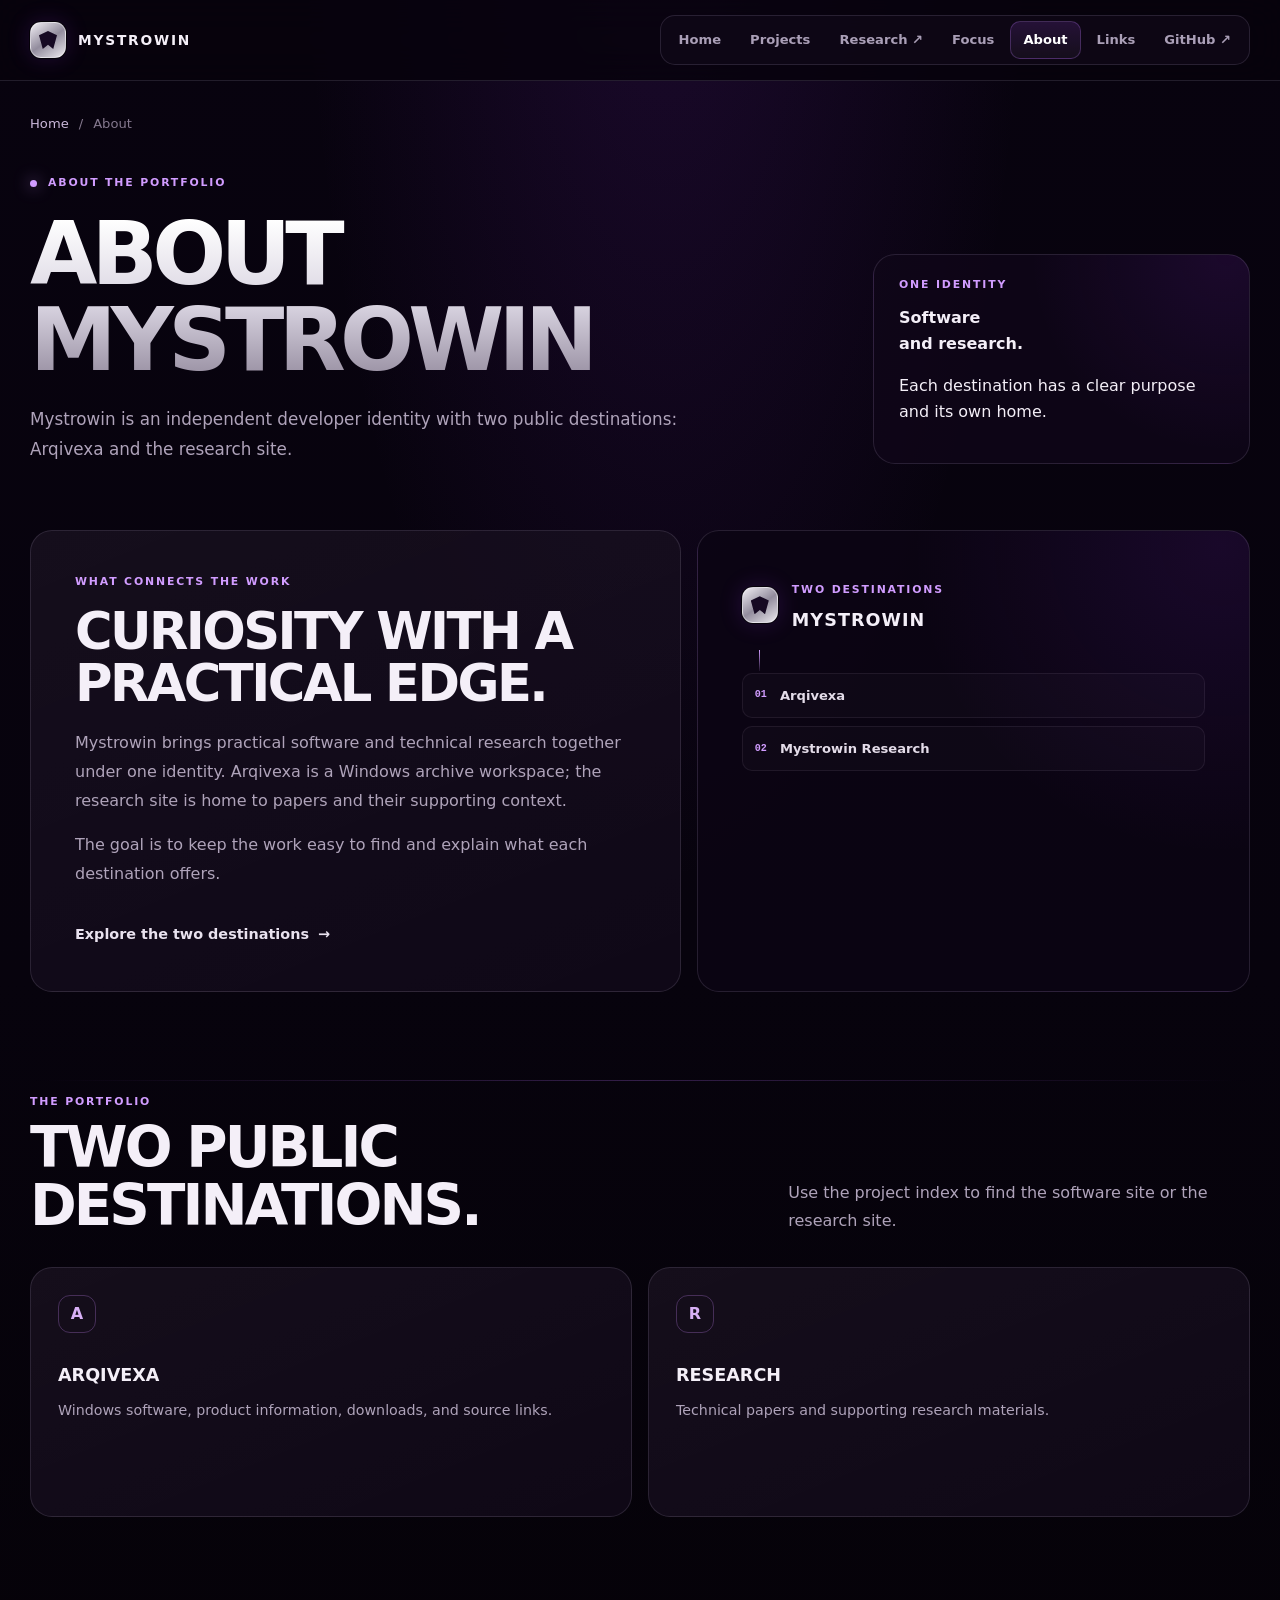
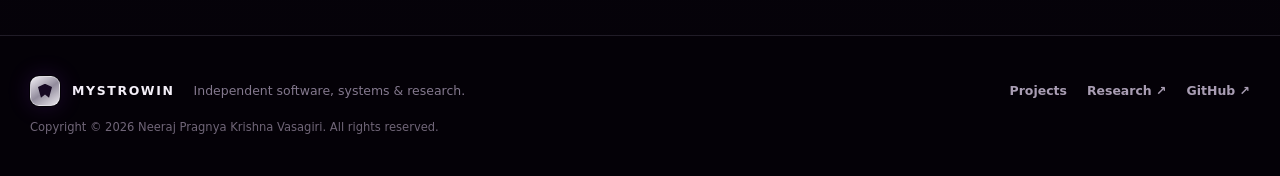
==== commit ebcc9102: "Limit portfolio to Arqivexa and research" ====
--- a/about.html
+++ b/about.html
@@ -5,16 +5,16 @@
   <meta name="viewport" content="width=device-width, initial-scale=1">
   <meta name="theme-color" content="#090313">
   <title>About Mystrowin</title>
-  <meta name="description" content="Mystrowin is an independent project portfolio spanning software, systems explorations, and technical research.">
+  <meta name="description" content="About Mystrowin, an independent developer identity for Arqivexa and technical research.">
   <meta name="author" content="Mystrowin">
   <meta name="robots" content="index, follow, max-image-preview:large, max-snippet:-1">
   <link rel="canonical" href="https://mystrowin.com/about.html">
   <link rel="icon" href="mystrowin-logo.svg" type="image/svg+xml">
-  <link rel="stylesheet" href="styles.css">
+  <link rel="stylesheet" href="styles.css?v=20261024">
   <meta property="og:type" content="website">
   <meta property="og:site_name" content="Mystrowin">
   <meta property="og:title" content="About Mystrowin">
-  <meta property="og:description" content="Mystrowin is an independent project portfolio spanning software, systems explorations, and technical research.">
+  <meta property="og:description" content="About Mystrowin, an independent developer identity for Arqivexa and technical research.">
   <meta property="og:url" content="https://mystrowin.com/about.html">
   <meta property="og:image" content="https://mystrowin.com/mystrowin-logo.svg">
   <meta name="twitter:card" content="summary_large_image">
@@ -41,39 +41,11 @@
   </div>
 </header>
 <main id="main">
-  <section class="page-intro shell">
-    <div class="breadcrumb"><a href="index.html">Home</a><span aria-hidden="true">/</span>About</div>
-    <div class="page-title-row">
-      <div><p class="eyebrow"><span class="eyebrow-dot"></span> About the portfolio</p><h1 class="page-title">About Mystrowin</h1><p class="page-lead">Mystrowin is an independent developer identity and home for projects across software, systems engineering, and technical research.</p></div>
-      <aside class="title-aside about-aside"><span class="panel-kicker">A shared home</span><strong>Different projects.<br>Room to grow.</strong><p>Each project keeps its own goals, pace, and public record.</p></aside>
-    </div>
-  </section>
-  <section class="section about-section">
-    <div class="shell about-grid">
-      <article class="about-panel about-story">
-        <p class="section-kicker">What connects the work</p><h2>Curiosity with a practical edge.</h2>
-        <p>The portfolio moves between finished tools, system-level questions, and research. The common thread is the process: choose a concrete problem, build or test an approach, and make the scope of the result clear.</p>
-        <p>Mystrowin gives these efforts a consistent place to be discovered without suggesting that they are all the same kind of project.</p>
-        <a class="text-link" href="projects.html">Explore the project index <span aria-hidden="true">→</span></a>
-      </article>
-      <aside class="about-panel identity-graph" aria-label="Mystrowin portfolio map">
-        <div class="graph-top"><span class="brand-mark" aria-hidden="true"></span><div><span class="panel-kicker">Portfolio map</span><strong>Mystrowin</strong></div></div>
-        <div class="graph-line"></div>
-        <div class="graph-items"><a href="projects.html#arqivexa"><span>01</span>Arqivexa</a><a href="projects.html#exposa"><span>02</span>Exposa / DataFootprint</a><a href="projects.html#universal-runtime-launcher"><span>03</span>Universal Runtime Launcher</a><a href="projects.html#adaptive-workflow"><span>04</span>Adaptive Workflow</a><a href="projects.html#ehmn"><span>05</span>EHMN</a></div>
-      </aside>
-    </div>
-  </section>
-  <section class="section project-stages" aria-labelledby="stages-title">
-    <div class="shell">
-      <div class="section-heading"><div><p class="section-kicker">Project stages</p><h2 id="stages-title">Different work, clearly labeled.</h2></div><p>The portfolio includes products, publications, and ideas in development. Labels describe what is available today.</p></div>
-      <div class="stage-grid">
-        <article class="stage-card"><span class="stage-symbol">A</span><h3>Software</h3><p>Arqivexa is a public Windows release with its own site, download page, and source repository.</p></article>
-        <article class="stage-card"><span class="stage-symbol">R</span><h3>Research</h3><p>Adaptive Workflow and EHMN have published research material, with their claims kept within the methods and evidence presented.</p></article>
-        <article class="stage-card"><span class="stage-symbol">E</span><h3>Exploration</h3><p>Exposa and Universal Runtime Launcher are early-stage projects with public details still developing.</p></article>
-      </div>
-    </div>
-  </section>
-</main>
+<section class="page-intro shell"><div class="breadcrumb"><a href="index.html">Home</a><span aria-hidden="true">/</span>About</div><div class="page-title-row"><div><p class="eyebrow"><span class="eyebrow-dot"></span> About the portfolio</p><h1 class="page-title">About Mystrowin</h1><p class="page-lead">Mystrowin is an independent developer identity with two public destinations: Arqivexa and the research site.</p></div><aside class="title-aside about-aside"><span class="panel-kicker">One identity</span><strong>Software<br>and research.</strong><p>Each destination has a clear purpose and its own home.</p></aside></div></section>
+<section class="section about-section"><div class="shell about-grid"><article class="about-panel about-story"><p class="section-kicker">What connects the work</p><h2>Curiosity with a practical edge.</h2><p>Mystrowin brings practical software and technical research together under one identity. Arqivexa is a Windows archive workspace; the research site is home to papers and their supporting context.</p><p>The goal is to keep the work easy to find and explain what each destination offers.</p><a class="text-link" href="projects.html">Explore the two destinations <span aria-hidden="true">→</span></a></article>
+<aside class="about-panel identity-graph" aria-label="Mystrowin destinations"><div class="graph-top"><span class="brand-mark" aria-hidden="true"></span><div><span class="panel-kicker">Two destinations</span><strong>Mystrowin</strong></div></div><div class="graph-line"></div><div class="graph-items"><a href="projects.html#arqivexa"><span>01</span>Arqivexa</a><a href="projects.html#research"><span>02</span>Mystrowin Research</a></div></aside></div></section>
+<section class="section project-stages" aria-labelledby="stages-title"><div class="shell"><div class="section-heading"><div><p class="section-kicker">The portfolio</p><h2 id="stages-title">Two public destinations.</h2></div><p>Use the project index to find the software site or the research site.</p></div>
+<div class="stage-grid"><article class="stage-card"><span class="stage-symbol">A</span><h3>Arqivexa</h3><p>Windows software, product information, downloads, and source links.</p></article><article class="stage-card"><span class="stage-symbol">R</span><h3>Research</h3><p>Technical papers and supporting research materials.</p></article></div></div></section></main>
 <footer class="site-footer">
   <div class="shell footer-inner">
     <div class="footer-signoff"><a class="brand footer-brand" href="index.html"><span class="brand-mark" aria-hidden="true"></span><span>Mystrowin</span></a><span>Independent software, systems &amp; research.</span></div>
@@ -85,7 +57,7 @@
     <span class="copyright">Copyright © 2026 Neeraj Pragnya Krishna Vasagiri. All rights reserved.</span>
   </div>
 </footer>
-<script src="animations.js" defer></script>
+<script src="animations.js?v=20261024" defer></script>
 <!-- Cloudflare Web Analytics --><script type="module" src="https://static.cloudflareinsights.com/beacon.min.js" data-cf-beacon='{"token": "8643089957db4d7aa582ad702f486113"}'></script><!-- End Cloudflare Web Analytics -->
 </body>
 </html>
--- a/styles.css
+++ b/styles.css
@@ -97,7 +97,7 @@
 .identity-panel-top img { width:80px; height:80px; flex:0 0 80px; object-fit:contain; border-radius:17px; }
 .identity-panel-top strong { display:block; margin-top:8px; font-size:1.2rem; line-height:1.25; letter-spacing:-.03em; }
 .identity-panel > p { max-width:410px; margin:24px 0 22px; color:var(--muted); line-height:1.75; }
-.work-modes { display:grid; grid-template-columns:repeat(3,1fr); gap:8px; }
+.work-modes { display:grid; grid-template-columns:repeat(2,1fr); gap:8px; }
 .work-modes span { padding:11px 9px; border:1px solid var(--line); border-radius:10px; background:rgba(255,255,255,.02); color:#e4dce9; font-size:.79rem; font-weight:780; text-align:center; }
 .work-modes i { display:block; margin-bottom:4px; color:#9c8ba8; font:700 .59rem/1.4 ui-monospace,SFMono-Regular,Consolas,monospace; font-style:normal; letter-spacing:.1em; }
 .panel-rule { display:flex; align-items:center; gap:12px; margin-top:23px; }
@@ -111,7 +111,7 @@
 .section-kicker { margin:0; }
 .section-kicker span { color:var(--muted-2); letter-spacing:.08em; }
 .section-heading > p { max-width:480px; margin:0; color:var(--muted); line-height:1.75; }
-.project-grid { display:grid; grid-template-columns:repeat(3,minmax(0,1fr)); gap:16px; align-items:stretch; }
+.project-grid { display:grid; grid-template-columns:repeat(2,minmax(0,1fr)); gap:16px; align-items:stretch; }
 .project-card,.focus-card,.link-card,.stage-card,.about-panel,.status-key,.title-aside {
   position:relative; overflow:hidden; border:1px solid var(--line); border-radius:var(--radius);
   background:linear-gradient(158deg,rgba(255,255,255,.035),rgba(255,255,255,.012)),rgba(15,7,23,.76);
@@ -165,7 +165,7 @@
 .portfolio-note p { margin:0; color:var(--muted); font-size:.84rem; line-height:1.7; }
 .note-mark { width:24px; height:24px; flex:0 0 24px; display:grid; place-items:center; border:1px solid var(--line-strong); border-radius:50%; color:#d4a6fa; font-family:Georgia,serif; font-style:italic; }
 .focus-index { padding-top:8px; }
-.focus-grid { display:grid; grid-template-columns:repeat(3,minmax(0,1fr)); gap:16px; }
+.focus-grid { display:grid; grid-template-columns:repeat(2,minmax(0,1fr)); gap:16px; }
 .focus-card { min-height:355px; display:flex; flex-direction:column; padding:29px; transition:transform .24s ease,border-color .24s ease,box-shadow .24s ease; }
 .focus-number { color:#e2c5f8; font:850 .73rem/1.4 ui-monospace,SFMono-Regular,Consolas,monospace; letter-spacing:.08em; }
 .focus-number span { margin-left:8px; color:var(--muted-2); font-size:.62rem; letter-spacing:.12em; }
@@ -190,7 +190,7 @@
 .about-story h2 { max-width:540px; margin:15px 0 20px; font-size:clamp(2rem,4vw,3.25rem); line-height:1.02; letter-spacing:-.05em; text-transform:uppercase; }
 .about-story > p:not(.section-kicker) { max-width:620px; color:var(--muted); line-height:1.8; }
 .about-story .text-link { margin-top:18px; }
-.identity-graph { background:radial-gradient(circle at 95% 3%,rgba(147,39,234,.11),transparent 45%),rgba(12,5,20,.88); }
+.identity-graph { min-height:320px; background:radial-gradient(circle at 95% 3%,rgba(147,39,234,.11),transparent 45%),rgba(12,5,20,.88); }
 .graph-top { display:flex; align-items:center; gap:14px; }
 .graph-top strong { display:block; margin-top:5px; font-size:1.1rem; letter-spacing:.06em; text-transform:uppercase; }
 .graph-line { width:1px; height:21px; margin:15px 0 2px 17px; background:linear-gradient(var(--purple-light),rgba(209,156,255,.08)); }
@@ -199,13 +199,13 @@
 .graph-items a:hover { border-color:var(--line-strong); background:rgba(160,65,238,.06); }
 .graph-items a span { color:var(--purple-light); font:700 .63rem/1 ui-monospace,SFMono-Regular,Consolas,monospace; }
 .project-stages { padding-top:15px; }
-.stage-grid { display:grid; grid-template-columns:repeat(3,minmax(0,1fr)); gap:16px; }
+.stage-grid { display:grid; grid-template-columns:repeat(2,minmax(0,1fr)); gap:16px; }
 .stage-card { min-height:250px; padding:27px; }
 .stage-symbol { width:38px; height:38px; display:grid; place-items:center; border:1px solid var(--line-strong); border-radius:12px; color:#d8b0f6; font-weight:850; }
 .stage-card h3 { margin:28px 0 8px; font-size:1.1rem; text-transform:uppercase; }
 .stage-card p { margin:0; color:var(--muted); font-size:.89rem; line-height:1.75; }
 .links-section { padding-top:0; }
-.link-grid { display:grid; grid-template-columns:repeat(3,minmax(0,1fr)); gap:16px; align-items:stretch; }
+.link-grid { display:grid; grid-template-columns:repeat(2,minmax(0,1fr)); gap:16px; align-items:stretch; }
 .link-card { min-height:365px; display:flex; flex-direction:column; padding:25px; transition:transform .24s ease,border-color .24s ease,box-shadow .24s ease; }
 .link-card h2 { margin:23px 0 10px; font-size:1.29rem; line-height:1.25; letter-spacing:-.03em; text-transform:uppercase; }
 .link-card > p { margin:0; color:var(--muted); font-size:.87rem; line-height:1.72; }
